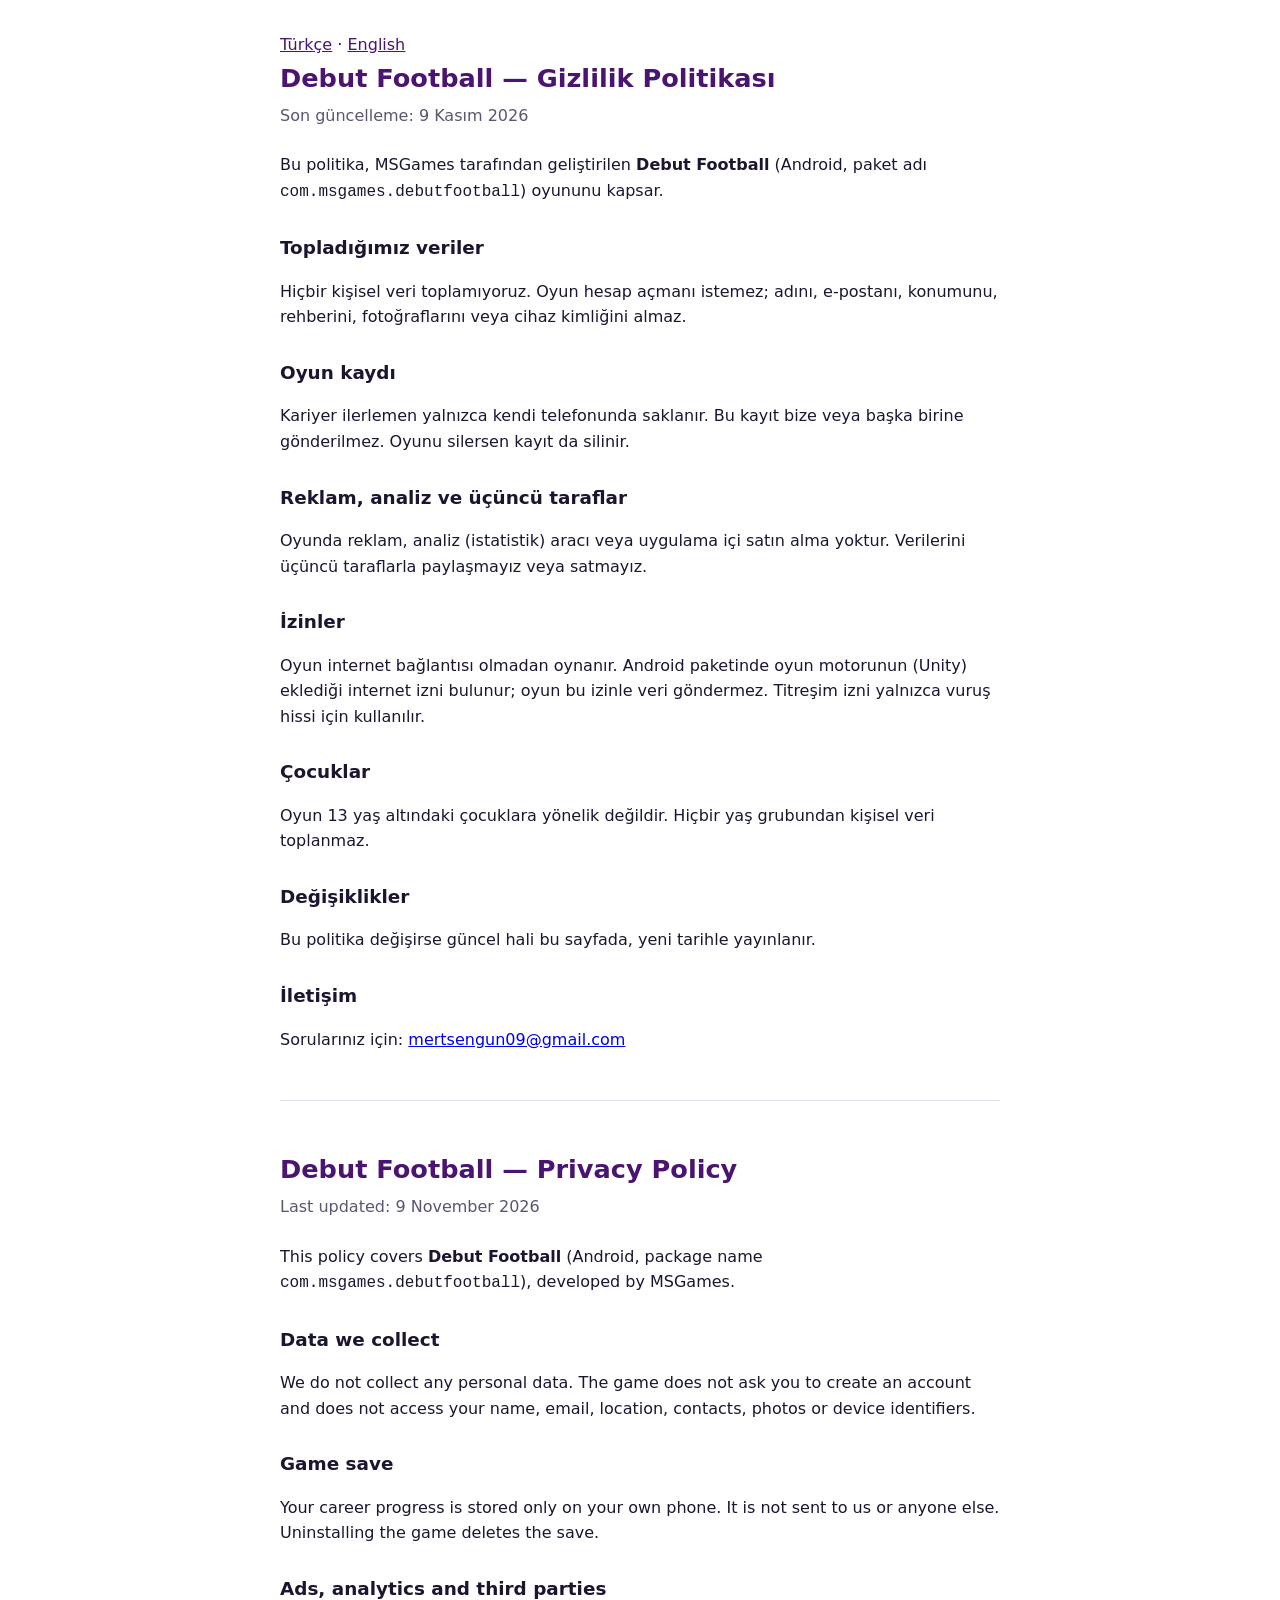
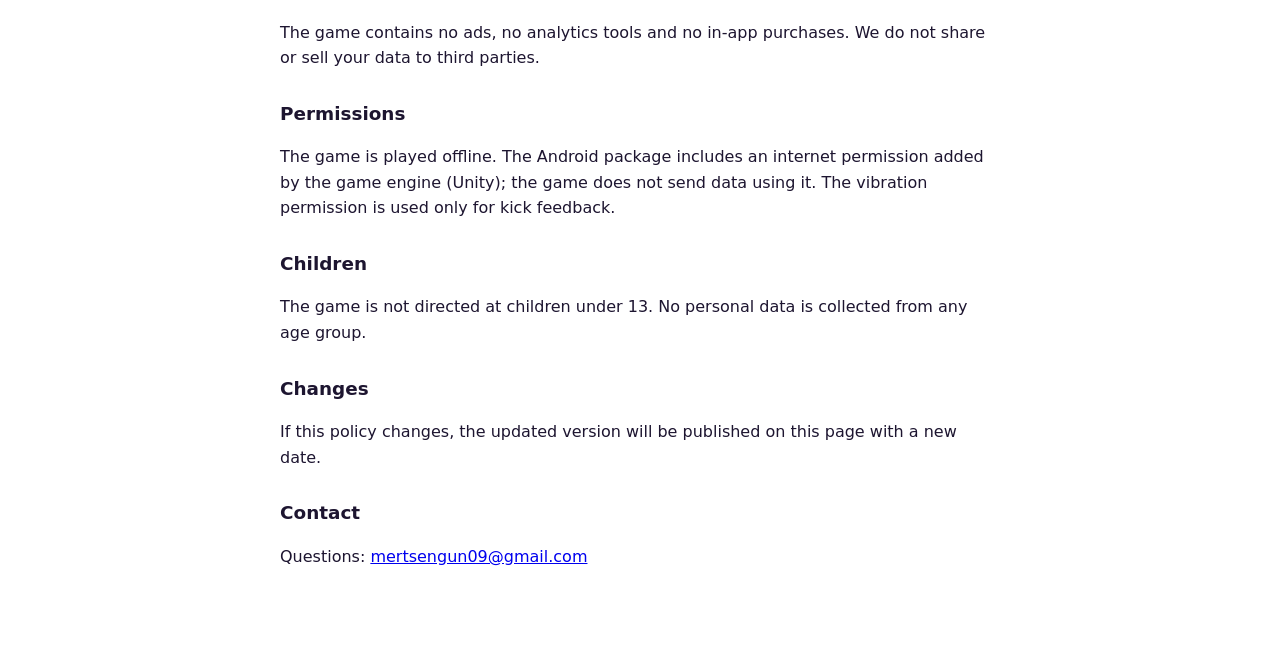
==== debut/gizlilik/index.html @ 23a2601d "Debut Football gizlilik politikası: /debut/gizlilik Co-Authored-By: Claude Opus 5.5 <noreply@anthrop" ====
<!doctype html>
<html lang="tr">
<head>
<meta charset="utf-8">
<meta name="viewport" content="width=device-width, initial-scale=1">
<title>Debut Football — Gizlilik Politikası / Privacy Policy</title>
<style>
  :root { --bg: #ffffff; --fg: #1d1530; --muted: #5d5470; --accent: #4a1470; --line: #e6e0ee; }
  @media (prefers-color-scheme: dark) { :root { --bg: #170d22; --fg: #f2edf7; --muted: #b5a9c4; --accent: #f5c542; --line: #34264a; } }
  body { margin: 0; background: var(--bg); color: var(--fg); font: 16px/1.6 system-ui, -apple-system, "Segoe UI", Roboto, sans-serif; }
  main { max-width: 720px; margin: 0 auto; padding: 32px 16px 64px; }
  h1 { font-size: 1.6rem; margin: 0 0 4px; color: var(--accent); }
  h2 { font-size: 1.15rem; margin: 28px 0 6px; }
  p, li { color: var(--fg); }
  .date { color: var(--muted); margin: 0 0 24px; }
  hr { border: 0; border-top: 1px solid var(--line); margin: 48px 0; }
  nav a { color: var(--accent); }
</style>
</head>
<body>
<main>
<nav><a href="#tr">Türkçe</a> · <a href="#en">English</a></nav>

<section id="tr" lang="tr">
<h1>Debut Football — Gizlilik Politikası</h1>
<p class="date">Son güncelleme: 9 Kasım 2026</p>

<p>Bu politika, MSGames tarafından geliştirilen <strong>Debut Football</strong> (Android, paket adı <code>com.msgames.debutfootball</code>) oyununu kapsar.</p>

<h2>Topladığımız veriler</h2>
<p>Hiçbir kişisel veri toplamıyoruz. Oyun hesap açmanı istemez; adını, e-postanı, konumunu, rehberini, fotoğraflarını veya cihaz kimliğini almaz.</p>

<h2>Oyun kaydı</h2>
<p>Kariyer ilerlemen yalnızca kendi telefonunda saklanır. Bu kayıt bize veya başka birine gönderilmez. Oyunu silersen kayıt da silinir.</p>

<h2>Reklam, analiz ve üçüncü taraflar</h2>
<p>Oyunda reklam, analiz (istatistik) aracı veya uygulama içi satın alma yoktur. Verilerini üçüncü taraflarla paylaşmayız veya satmayız.</p>

<h2>İzinler</h2>
<p>Oyun internet bağlantısı olmadan oynanır. Android paketinde oyun motorunun (Unity) eklediği internet izni bulunur; oyun bu izinle veri göndermez. Titreşim izni yalnızca vuruş hissi için kullanılır.</p>

<h2>Çocuklar</h2>
<p>Oyun 13 yaş altındaki çocuklara yönelik değildir. Hiçbir yaş grubundan kişisel veri toplanmaz.</p>

<h2>Değişiklikler</h2>
<p>Bu politika değişirse güncel hali bu sayfada, yeni tarihle yayınlanır.</p>

<h2>İletişim</h2>
<p>Sorularınız için: <a href="mailto:mertsengun09@gmail.com">mertsengun09@gmail.com</a></p>
</section>

<hr>

<section id="en" lang="en">
<h1>Debut Football — Privacy Policy</h1>
<p class="date">Last updated: 9 November 2026</p>

<p>This policy covers <strong>Debut Football</strong> (Android, package name <code>com.msgames.debutfootball</code>), developed by MSGames.</p>

<h2>Data we collect</h2>
<p>We do not collect any personal data. The game does not ask you to create an account and does not access your name, email, location, contacts, photos or device identifiers.</p>

<h2>Game save</h2>
<p>Your career progress is stored only on your own phone. It is not sent to us or anyone else. Uninstalling the game deletes the save.</p>

<h2>Ads, analytics and third parties</h2>
<p>The game contains no ads, no analytics tools and no in-app purchases. We do not share or sell your data to third parties.</p>

<h2>Permissions</h2>
<p>The game is played offline. The Android package includes an internet permission added by the game engine (Unity); the game does not send data using it. The vibration permission is used only for kick feedback.</p>

<h2>Children</h2>
<p>The game is not directed at children under 13. No personal data is collected from any age group.</p>

<h2>Changes</h2>
<p>If this policy changes, the updated version will be published on this page with a new date.</p>

<h2>Contact</h2>
<p>Questions: <a href="mailto:mertsengun09@gmail.com">mertsengun09@gmail.com</a></p>
</section>
</main>
</body>
</html>
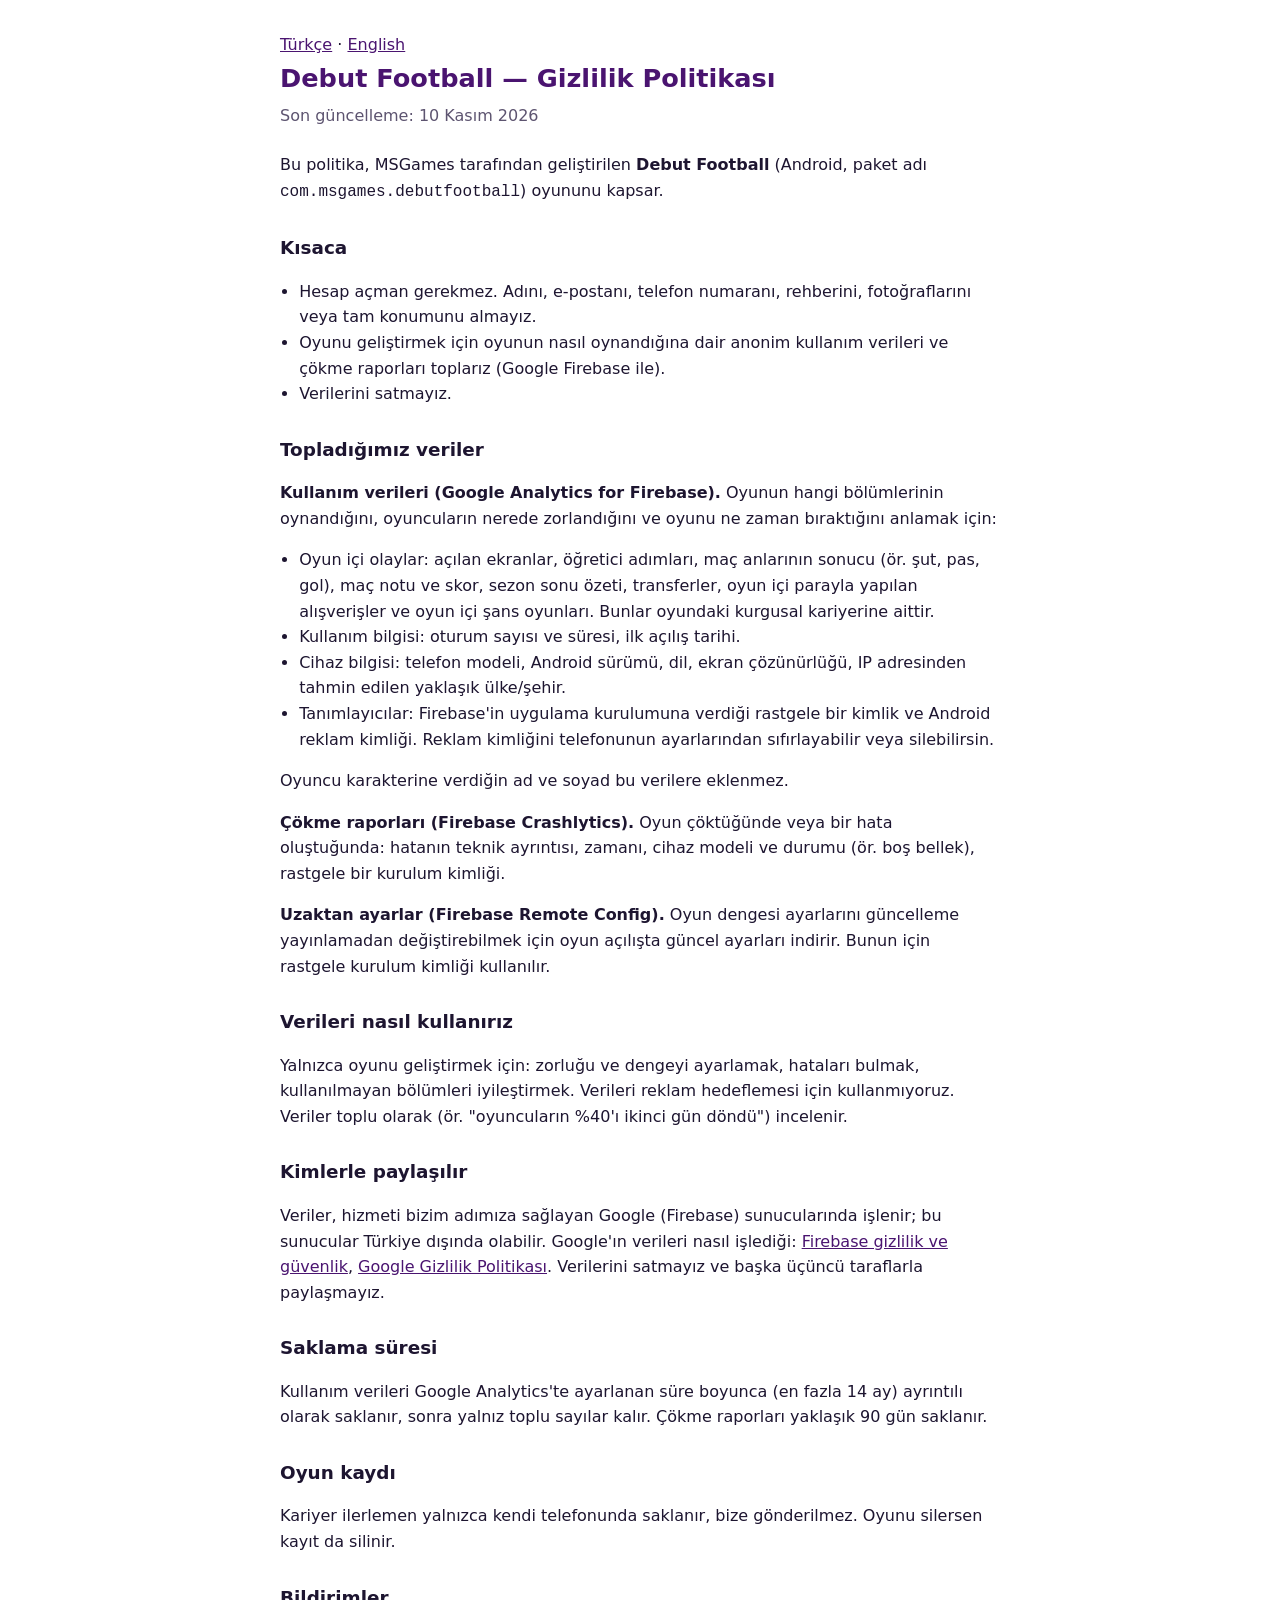
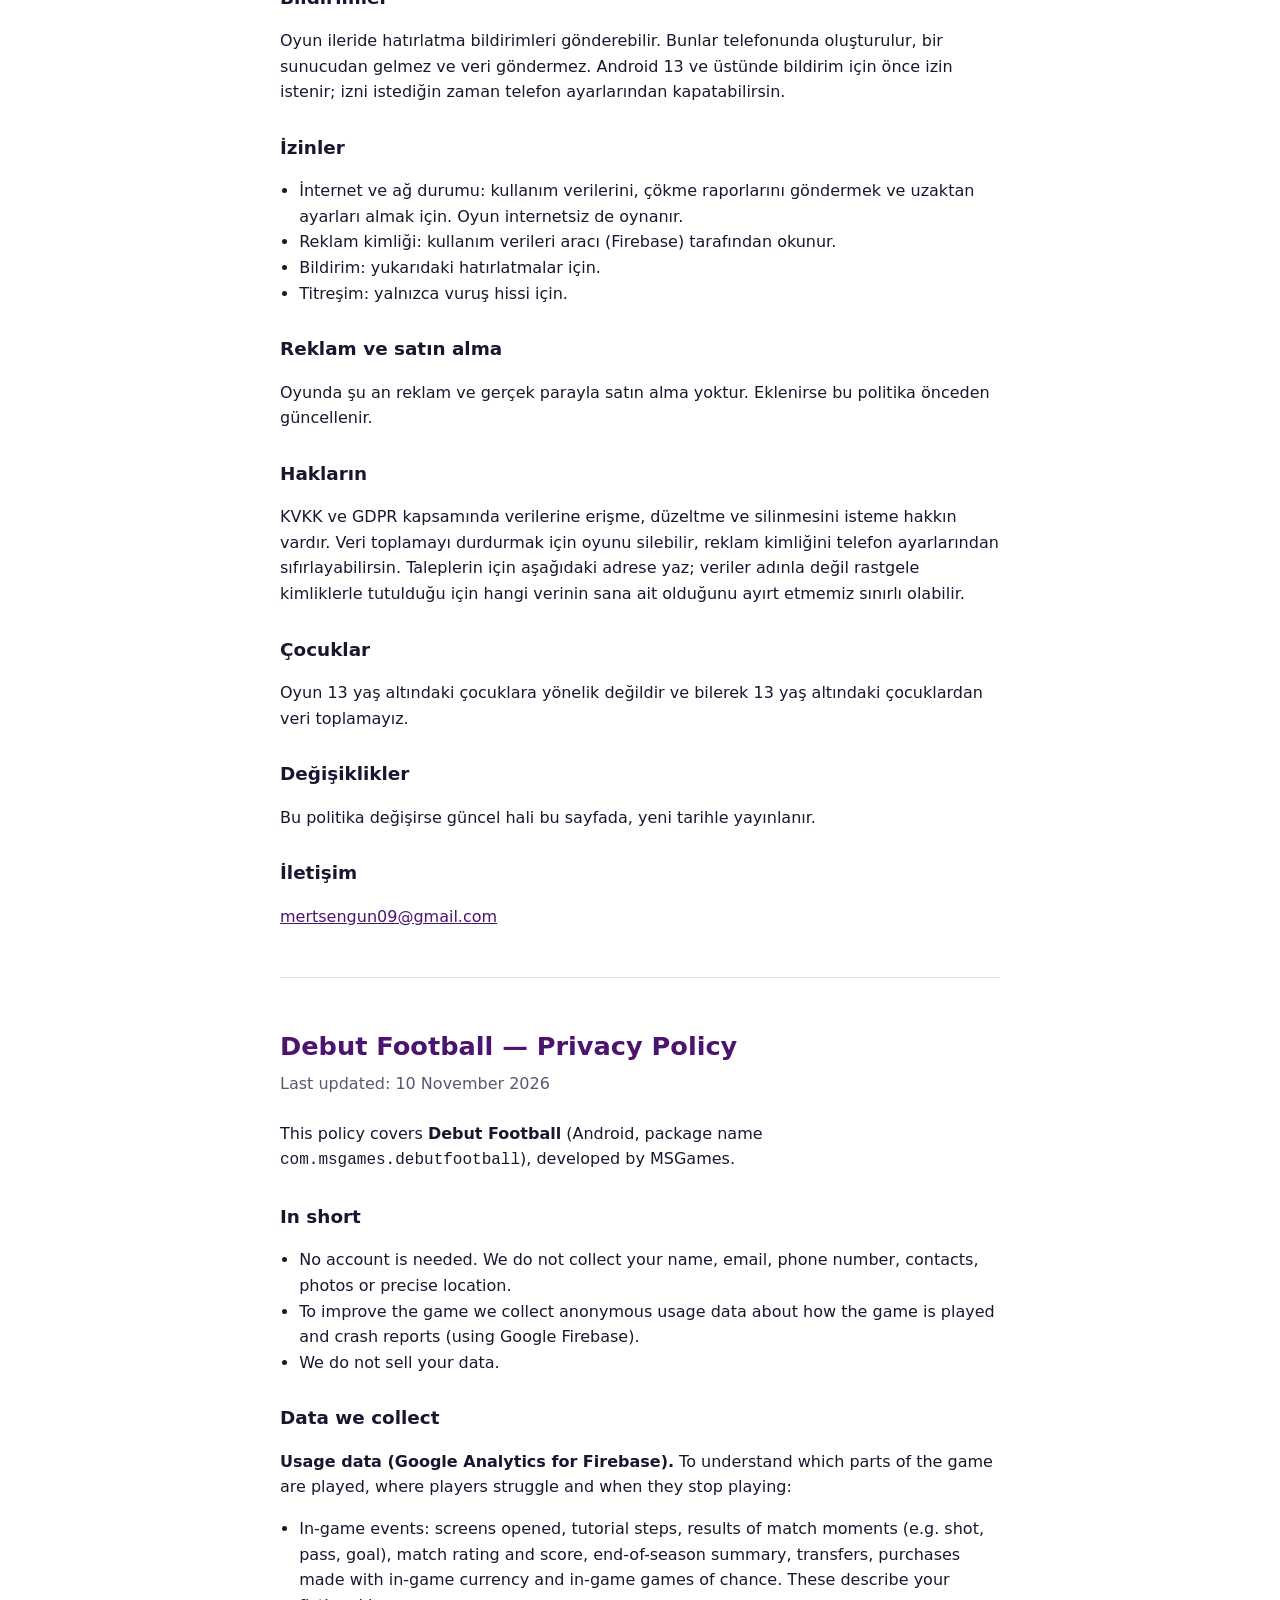
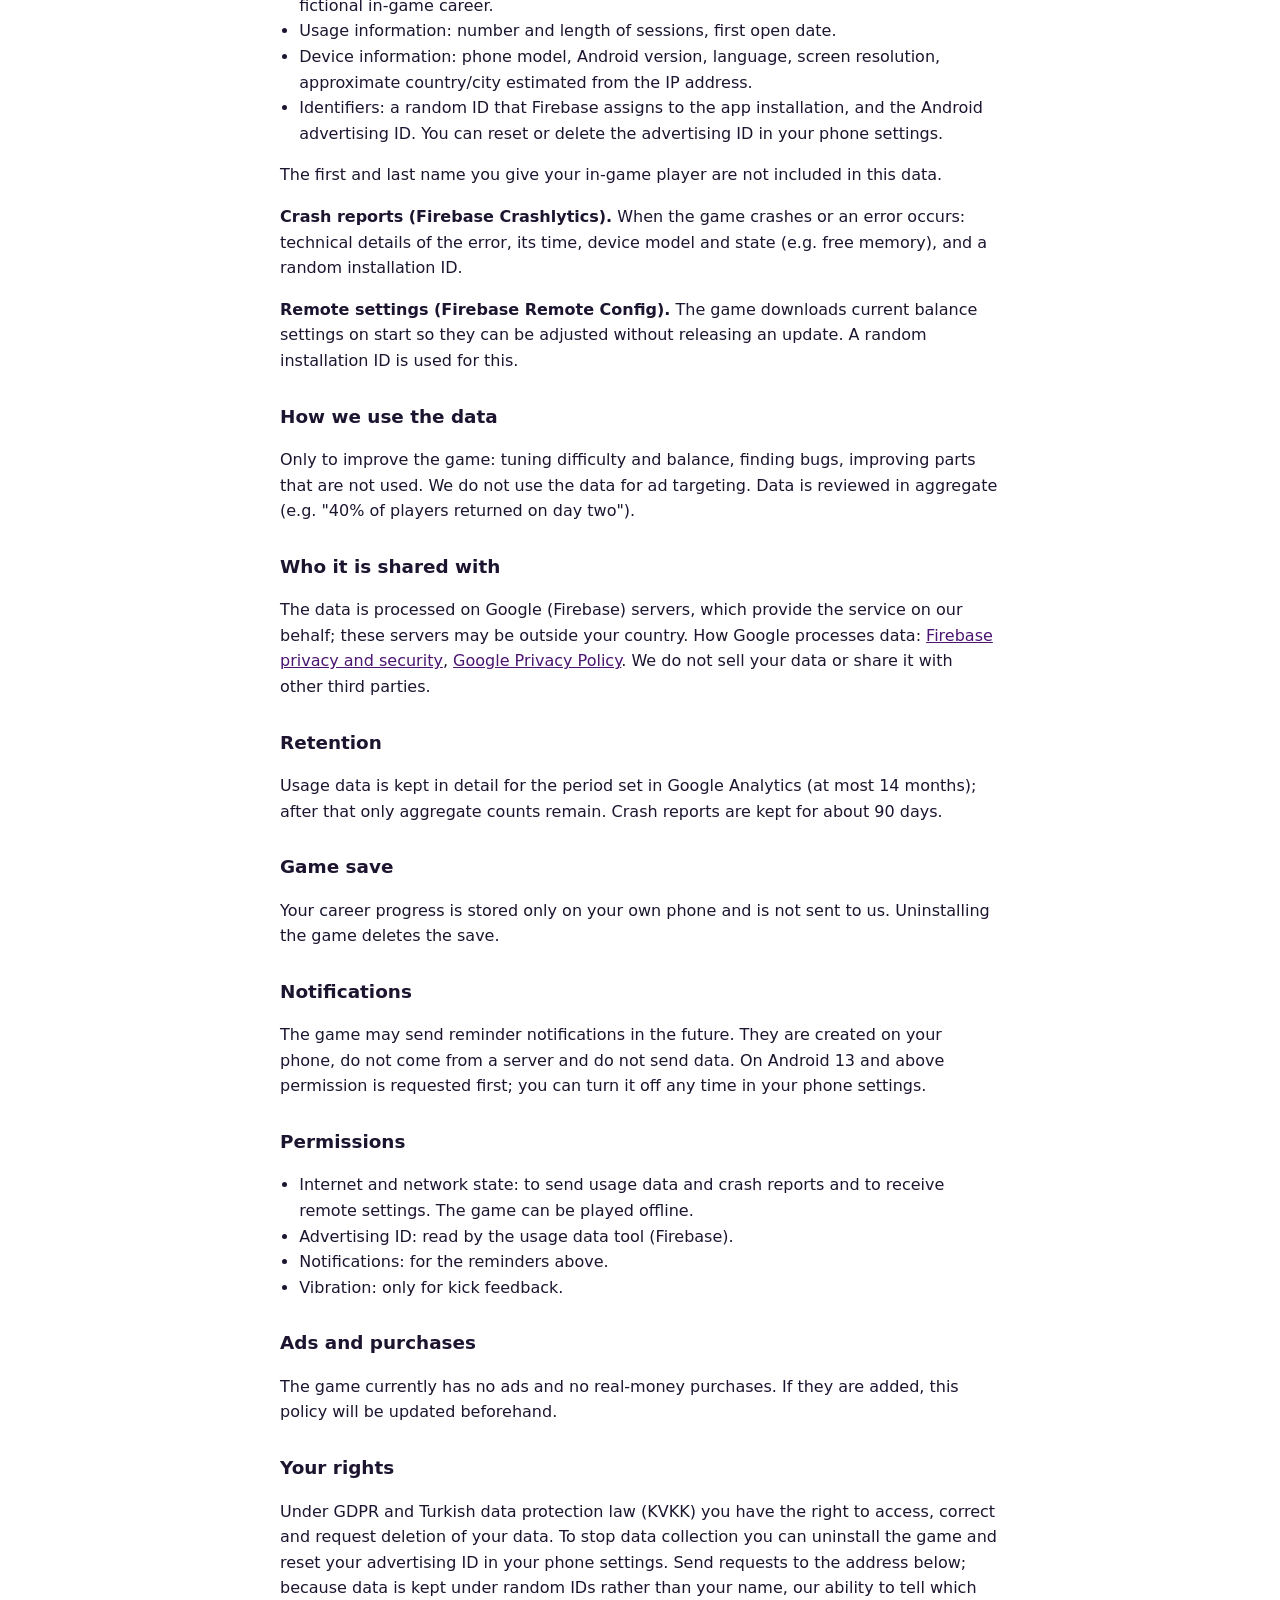
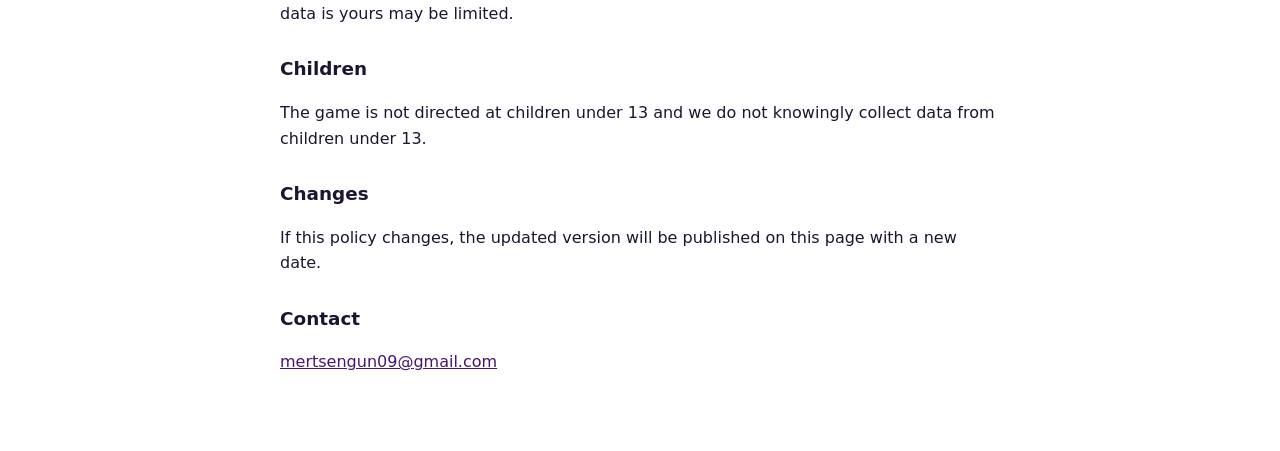
==== commit 392c02d9: "Debut Football gizlilik: Firebase Analytics, Crashlytics, Remote Config, bildirim Co-Authored-By: Cl" ====
--- a/debut/gizlilik/index.html
+++ b/debut/gizlilik/index.html
@@ -12,9 +12,10 @@
   h1 { font-size: 1.6rem; margin: 0 0 4px; color: var(--accent); }
   h2 { font-size: 1.15rem; margin: 28px 0 6px; }
   p, li { color: var(--fg); }
+  ul { padding-left: 1.2em; }
+  a { color: var(--accent); }
   .date { color: var(--muted); margin: 0 0 24px; }
   hr { border: 0; border-top: 1px solid var(--line); margin: 48px 0; }
-  nav a { color: var(--accent); }
 </style>
 </head>
 <body>
@@ -23,60 +24,132 @@
 
 <section id="tr" lang="tr">
 <h1>Debut Football — Gizlilik Politikası</h1>
-<p class="date">Son güncelleme: 9 Kasım 2026</p>
+<p class="date">Son güncelleme: 10 Kasım 2026</p>
 
 <p>Bu politika, MSGames tarafından geliştirilen <strong>Debut Football</strong> (Android, paket adı <code>com.msgames.debutfootball</code>) oyununu kapsar.</p>
 
+<h2>Kısaca</h2>
+<ul>
+  <li>Hesap açman gerekmez. Adını, e-postanı, telefon numaranı, rehberini, fotoğraflarını veya tam konumunu almayız.</li>
+  <li>Oyunu geliştirmek için oyunun nasıl oynandığına dair anonim kullanım verileri ve çökme raporları toplarız (Google Firebase ile).</li>
+  <li>Verilerini satmayız.</li>
+</ul>
+
 <h2>Topladığımız veriler</h2>
-<p>Hiçbir kişisel veri toplamıyoruz. Oyun hesap açmanı istemez; adını, e-postanı, konumunu, rehberini, fotoğraflarını veya cihaz kimliğini almaz.</p>
+<p><strong>Kullanım verileri (Google Analytics for Firebase).</strong> Oyunun hangi bölümlerinin oynandığını, oyuncuların nerede zorlandığını ve oyunu ne zaman bıraktığını anlamak için:</p>
+<ul>
+  <li>Oyun içi olaylar: açılan ekranlar, öğretici adımları, maç anlarının sonucu (ör. şut, pas, gol), maç notu ve skor, sezon sonu özeti, transferler, oyun içi parayla yapılan alışverişler ve oyun içi şans oyunları. Bunlar oyundaki kurgusal kariyerine aittir.</li>
+  <li>Kullanım bilgisi: oturum sayısı ve süresi, ilk açılış tarihi.</li>
+  <li>Cihaz bilgisi: telefon modeli, Android sürümü, dil, ekran çözünürlüğü, IP adresinden tahmin edilen yaklaşık ülke/şehir.</li>
+  <li>Tanımlayıcılar: Firebase'in uygulama kurulumuna verdiği rastgele bir kimlik ve Android reklam kimliği. Reklam kimliğini telefonunun ayarlarından sıfırlayabilir veya silebilirsin.</li>
+</ul>
+<p>Oyuncu karakterine verdiğin ad ve soyad bu verilere eklenmez.</p>
+<p><strong>Çökme raporları (Firebase Crashlytics).</strong> Oyun çöktüğünde veya bir hata oluştuğunda: hatanın teknik ayrıntısı, zamanı, cihaz modeli ve durumu (ör. boş bellek), rastgele bir kurulum kimliği.</p>
+<p><strong>Uzaktan ayarlar (Firebase Remote Config).</strong> Oyun dengesi ayarlarını güncelleme yayınlamadan değiştirebilmek için oyun açılışta güncel ayarları indirir. Bunun için rastgele kurulum kimliği kullanılır.</p>
+
+<h2>Verileri nasıl kullanırız</h2>
+<p>Yalnızca oyunu geliştirmek için: zorluğu ve dengeyi ayarlamak, hataları bulmak, kullanılmayan bölümleri iyileştirmek. Verileri reklam hedeflemesi için kullanmıyoruz. Veriler toplu olarak (ör. "oyuncuların %40'ı ikinci gün döndü") incelenir.</p>
+
+<h2>Kimlerle paylaşılır</h2>
+<p>Veriler, hizmeti bizim adımıza sağlayan Google (Firebase) sunucularında işlenir; bu sunucular Türkiye dışında olabilir. Google'ın verileri nasıl işlediği: <a href="https://firebase.google.com/support/privacy">Firebase gizlilik ve güvenlik</a>, <a href="https://policies.google.com/privacy">Google Gizlilik Politikası</a>. Verilerini satmayız ve başka üçüncü taraflarla paylaşmayız.</p>
+
+<h2>Saklama süresi</h2>
+<p>Kullanım verileri Google Analytics'te ayarlanan süre boyunca (en fazla 14 ay) ayrıntılı olarak saklanır, sonra yalnız toplu sayılar kalır. Çökme raporları yaklaşık 90 gün saklanır.</p>
 
 <h2>Oyun kaydı</h2>
-<p>Kariyer ilerlemen yalnızca kendi telefonunda saklanır. Bu kayıt bize veya başka birine gönderilmez. Oyunu silersen kayıt da silinir.</p>
+<p>Kariyer ilerlemen yalnızca kendi telefonunda saklanır, bize gönderilmez. Oyunu silersen kayıt da silinir.</p>
 
-<h2>Reklam, analiz ve üçüncü taraflar</h2>
-<p>Oyunda reklam, analiz (istatistik) aracı veya uygulama içi satın alma yoktur. Verilerini üçüncü taraflarla paylaşmayız veya satmayız.</p>
+<h2>Bildirimler</h2>
+<p>Oyun ileride hatırlatma bildirimleri gönderebilir. Bunlar telefonunda oluşturulur, bir sunucudan gelmez ve veri göndermez. Android 13 ve üstünde bildirim için önce izin istenir; izni istediğin zaman telefon ayarlarından kapatabilirsin.</p>
 
 <h2>İzinler</h2>
-<p>Oyun internet bağlantısı olmadan oynanır. Android paketinde oyun motorunun (Unity) eklediği internet izni bulunur; oyun bu izinle veri göndermez. Titreşim izni yalnızca vuruş hissi için kullanılır.</p>
+<ul>
+  <li>İnternet ve ağ durumu: kullanım verilerini, çökme raporlarını göndermek ve uzaktan ayarları almak için. Oyun internetsiz de oynanır.</li>
+  <li>Reklam kimliği: kullanım verileri aracı (Firebase) tarafından okunur.</li>
+  <li>Bildirim: yukarıdaki hatırlatmalar için.</li>
+  <li>Titreşim: yalnızca vuruş hissi için.</li>
+</ul>
+
+<h2>Reklam ve satın alma</h2>
+<p>Oyunda şu an reklam ve gerçek parayla satın alma yoktur. Eklenirse bu politika önceden güncellenir.</p>
+
+<h2>Hakların</h2>
+<p>KVKK ve GDPR kapsamında verilerine erişme, düzeltme ve silinmesini isteme hakkın vardır. Veri toplamayı durdurmak için oyunu silebilir, reklam kimliğini telefon ayarlarından sıfırlayabilirsin. Taleplerin için aşağıdaki adrese yaz; veriler adınla değil rastgele kimliklerle tutulduğu için hangi verinin sana ait olduğunu ayırt etmemiz sınırlı olabilir.</p>
 
 <h2>Çocuklar</h2>
-<p>Oyun 13 yaş altındaki çocuklara yönelik değildir. Hiçbir yaş grubundan kişisel veri toplanmaz.</p>
+<p>Oyun 13 yaş altındaki çocuklara yönelik değildir ve bilerek 13 yaş altındaki çocuklardan veri toplamayız.</p>
 
 <h2>Değişiklikler</h2>
 <p>Bu politika değişirse güncel hali bu sayfada, yeni tarihle yayınlanır.</p>
 
 <h2>İletişim</h2>
-<p>Sorularınız için: <a href="mailto:mertsengun09@gmail.com">mertsengun09@gmail.com</a></p>
+<p><a href="mailto:mertsengun09@gmail.com">mertsengun09@gmail.com</a></p>
 </section>
 
 <hr>
 
 <section id="en" lang="en">
 <h1>Debut Football — Privacy Policy</h1>
-<p class="date">Last updated: 9 November 2026</p>
+<p class="date">Last updated: 10 November 2026</p>
 
 <p>This policy covers <strong>Debut Football</strong> (Android, package name <code>com.msgames.debutfootball</code>), developed by MSGames.</p>
 
+<h2>In short</h2>
+<ul>
+  <li>No account is needed. We do not collect your name, email, phone number, contacts, photos or precise location.</li>
+  <li>To improve the game we collect anonymous usage data about how the game is played and crash reports (using Google Firebase).</li>
+  <li>We do not sell your data.</li>
+</ul>
+
 <h2>Data we collect</h2>
-<p>We do not collect any personal data. The game does not ask you to create an account and does not access your name, email, location, contacts, photos or device identifiers.</p>
+<p><strong>Usage data (Google Analytics for Firebase).</strong> To understand which parts of the game are played, where players struggle and when they stop playing:</p>
+<ul>
+  <li>In-game events: screens opened, tutorial steps, results of match moments (e.g. shot, pass, goal), match rating and score, end-of-season summary, transfers, purchases made with in-game currency and in-game games of chance. These describe your fictional in-game career.</li>
+  <li>Usage information: number and length of sessions, first open date.</li>
+  <li>Device information: phone model, Android version, language, screen resolution, approximate country/city estimated from the IP address.</li>
+  <li>Identifiers: a random ID that Firebase assigns to the app installation, and the Android advertising ID. You can reset or delete the advertising ID in your phone settings.</li>
+</ul>
+<p>The first and last name you give your in-game player are not included in this data.</p>
+<p><strong>Crash reports (Firebase Crashlytics).</strong> When the game crashes or an error occurs: technical details of the error, its time, device model and state (e.g. free memory), and a random installation ID.</p>
+<p><strong>Remote settings (Firebase Remote Config).</strong> The game downloads current balance settings on start so they can be adjusted without releasing an update. A random installation ID is used for this.</p>
+
+<h2>How we use the data</h2>
+<p>Only to improve the game: tuning difficulty and balance, finding bugs, improving parts that are not used. We do not use the data for ad targeting. Data is reviewed in aggregate (e.g. "40% of players returned on day two").</p>
+
+<h2>Who it is shared with</h2>
+<p>The data is processed on Google (Firebase) servers, which provide the service on our behalf; these servers may be outside your country. How Google processes data: <a href="https://firebase.google.com/support/privacy">Firebase privacy and security</a>, <a href="https://policies.google.com/privacy">Google Privacy Policy</a>. We do not sell your data or share it with other third parties.</p>
+
+<h2>Retention</h2>
+<p>Usage data is kept in detail for the period set in Google Analytics (at most 14 months); after that only aggregate counts remain. Crash reports are kept for about 90 days.</p>
 
 <h2>Game save</h2>
-<p>Your career progress is stored only on your own phone. It is not sent to us or anyone else. Uninstalling the game deletes the save.</p>
+<p>Your career progress is stored only on your own phone and is not sent to us. Uninstalling the game deletes the save.</p>
 
-<h2>Ads, analytics and third parties</h2>
-<p>The game contains no ads, no analytics tools and no in-app purchases. We do not share or sell your data to third parties.</p>
+<h2>Notifications</h2>
+<p>The game may send reminder notifications in the future. They are created on your phone, do not come from a server and do not send data. On Android 13 and above permission is requested first; you can turn it off any time in your phone settings.</p>
 
 <h2>Permissions</h2>
-<p>The game is played offline. The Android package includes an internet permission added by the game engine (Unity); the game does not send data using it. The vibration permission is used only for kick feedback.</p>
+<ul>
+  <li>Internet and network state: to send usage data and crash reports and to receive remote settings. The game can be played offline.</li>
+  <li>Advertising ID: read by the usage data tool (Firebase).</li>
+  <li>Notifications: for the reminders above.</li>
+  <li>Vibration: only for kick feedback.</li>
+</ul>
+
+<h2>Ads and purchases</h2>
+<p>The game currently has no ads and no real-money purchases. If they are added, this policy will be updated beforehand.</p>
+
+<h2>Your rights</h2>
+<p>Under GDPR and Turkish data protection law (KVKK) you have the right to access, correct and request deletion of your data. To stop data collection you can uninstall the game and reset your advertising ID in your phone settings. Send requests to the address below; because data is kept under random IDs rather than your name, our ability to tell which data is yours may be limited.</p>
 
 <h2>Children</h2>
-<p>The game is not directed at children under 13. No personal data is collected from any age group.</p>
+<p>The game is not directed at children under 13 and we do not knowingly collect data from children under 13.</p>
 
 <h2>Changes</h2>
 <p>If this policy changes, the updated version will be published on this page with a new date.</p>
 
 <h2>Contact</h2>
-<p>Questions: <a href="mailto:mertsengun09@gmail.com">mertsengun09@gmail.com</a></p>
+<p><a href="mailto:mertsengun09@gmail.com">mertsengun09@gmail.com</a></p>
 </section>
 </main>
 </body>
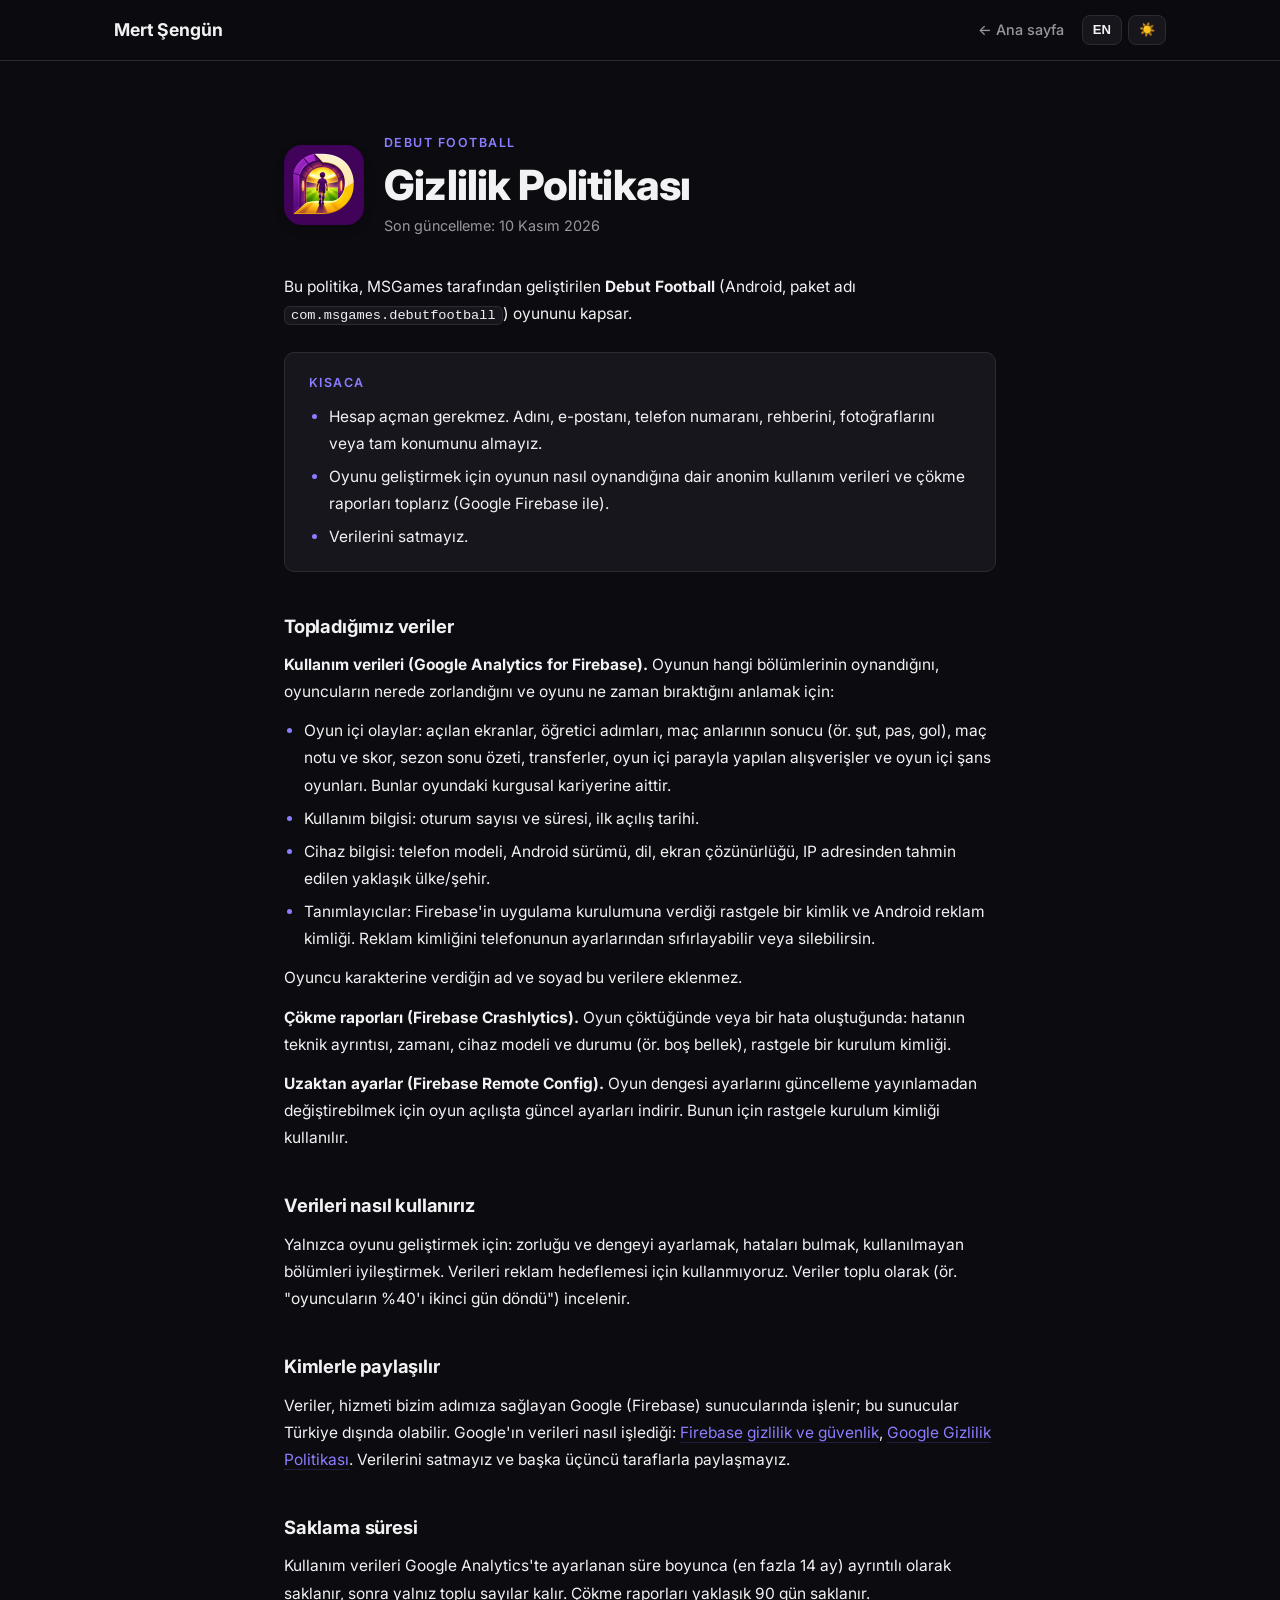
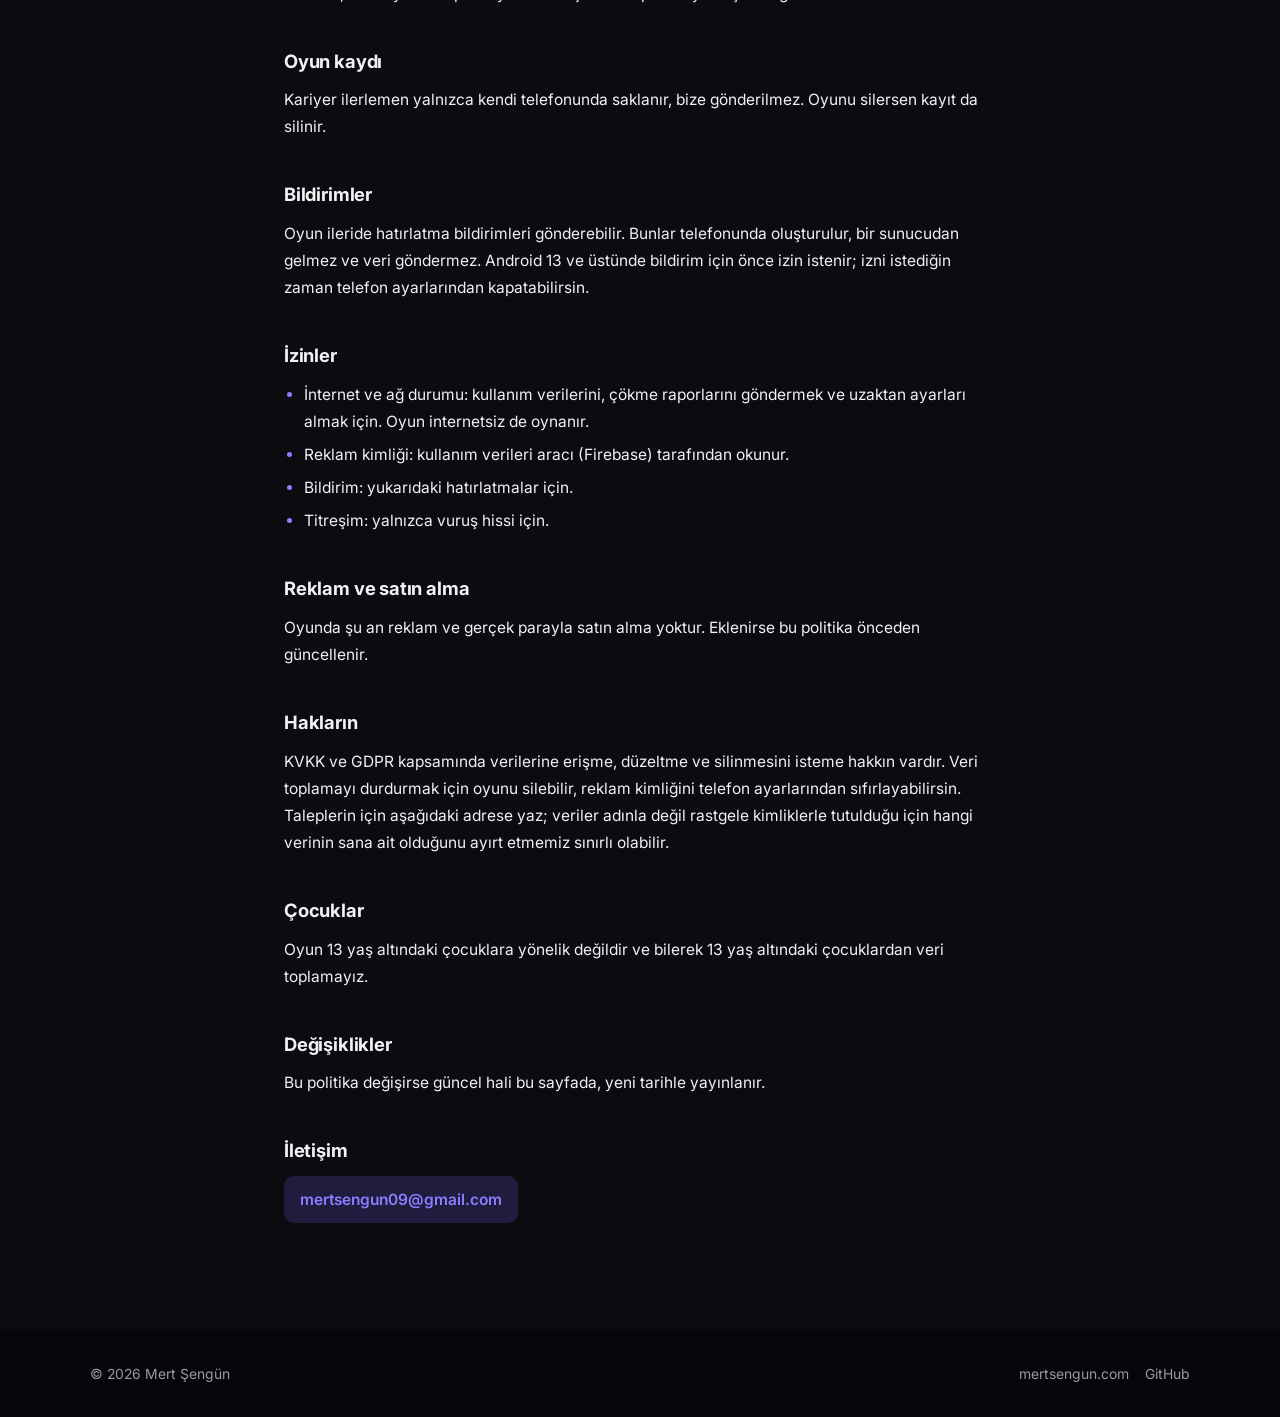
==== commit ecb0316d: "Debut Football gizlilik sayfası sitenin görünümüyle (style.css, menü, tema, dil düğmesi) Co-Authored" ====
--- a/debut/gizlilik/index.html
+++ b/debut/gizlilik/index.html
@@ -1,156 +1,252 @@
-<!doctype html>
-<html lang="tr">
+<!DOCTYPE html>
+<html lang="tr" class="dark">
 <head>
-<meta charset="utf-8">
-<meta name="viewport" content="width=device-width, initial-scale=1">
-<title>Debut Football — Gizlilik Politikası / Privacy Policy</title>
-<style>
-  :root { --bg: #ffffff; --fg: #1d1530; --muted: #5d5470; --accent: #4a1470; --line: #e6e0ee; }
-  @media (prefers-color-scheme: dark) { :root { --bg: #170d22; --fg: #f2edf7; --muted: #b5a9c4; --accent: #f5c542; --line: #34264a; } }
-  body { margin: 0; background: var(--bg); color: var(--fg); font: 16px/1.6 system-ui, -apple-system, "Segoe UI", Roboto, sans-serif; }
-  main { max-width: 720px; margin: 0 auto; padding: 32px 16px 64px; }
-  h1 { font-size: 1.6rem; margin: 0 0 4px; color: var(--accent); }
-  h2 { font-size: 1.15rem; margin: 28px 0 6px; }
-  p, li { color: var(--fg); }
-  ul { padding-left: 1.2em; }
-  a { color: var(--accent); }
-  .date { color: var(--muted); margin: 0 0 24px; }
-  hr { border: 0; border-top: 1px solid var(--line); margin: 48px 0; }
-</style>
+  <meta charset="UTF-8" />
+  <meta name="viewport" content="width=device-width, initial-scale=1.0" />
+  <title>Debut Football — Gizlilik Politikası / Privacy Policy</title>
+  <meta name="description" content="Debut Football (Android) gizlilik politikası: hangi verilerin toplandığı, nasıl kullanıldığı ve hakların." />
+  <link rel="icon" type="image/png" href="icon.png" />
+  <!-- Sitenin ortak görünümü (renkler, Inter, menü, alt bilgi): mertsengun.com/style.css -->
+  <link rel="stylesheet" href="/style.css?v=20260924" />
+  <script>
+    // Sitedeki tema ve dil tercihi (aynı localStorage anahtarları: theme, lang)
+    (function () {
+      try {
+        if (localStorage.getItem('theme') === 'light') document.documentElement.classList.remove('dark');
+        var lang = localStorage.getItem('lang');
+        if (lang === 'en' || lang === 'tr') document.documentElement.lang = lang;
+      } catch (e) {}
+      document.documentElement.classList.add('js');
+    })();
+  </script>
+  <style>
+    .policy { max-width: 760px; margin: 0 auto; padding: 72px 24px 96px; scroll-margin-top: 60px; }
+    .policy-head { display: flex; align-items: center; gap: 20px; margin-bottom: 36px; }
+    .policy-head img { width: 80px; height: 80px; border-radius: 18px; box-shadow: var(--shadow); flex: none; }
+    .policy-head .section-title { font-size: clamp(1.9rem, 4vw, 2.6rem); margin-bottom: 6px; }
+    .policy-date { color: var(--muted); font-size: .9rem; }
+    .policy h2 { font-size: 1.15rem; font-weight: 700; letter-spacing: -.01em; margin: 40px 0 10px; color: var(--text); }
+    .policy p, .policy li { font-size: .97rem; line-height: 1.75; color: var(--text); }
+    .policy p { margin: 0 0 12px; }
+    .policy ul { margin: 0 0 12px; padding-left: 1.25em; }
+    .policy li { margin-bottom: 6px; }
+    .policy li::marker { color: var(--accent); }
+    .policy a { color: var(--accent); text-decoration: none; border-bottom: 1px solid var(--accent-tint); }
+    .policy a:hover { color: var(--accent-hover); border-bottom-color: var(--accent); }
+    .policy code { font-size: .88em; background: var(--surface); border: 1px solid var(--border); border-radius: 6px; padding: 1px 6px; }
+    .policy-lead { color: var(--muted); }
+    .summary { background: var(--surface); border: 1px solid var(--border); border-radius: var(--radius); padding: 20px 24px 8px; margin: 24px 0 8px; }
+    .summary h2 { margin-top: 0; font-size: .78rem; font-weight: 600; letter-spacing: .12em; text-transform: uppercase; color: var(--accent); }
+    .contact-box { display: inline-block; margin-top: 4px; padding: 10px 16px; border-radius: var(--radius); background: var(--accent-tint); }
+    .contact-box a { border-bottom: 0; font-weight: 600; }
+    .nav-back { color: var(--muted); text-decoration: none; font-size: .9rem; font-weight: 500; padding: 6px 12px; border-radius: 8px; transition: color .2s, background .2s; }
+    .nav-back:hover { color: var(--accent); background: var(--accent-tint); }
+    /* JS açıkken yalnız seçili dil görünür; JS yoksa iki dil alt alta (arama motoru / inceleme için) */
+    html.js[lang="tr"] #en, html.js[lang="en"] #tr { display: none; }
+    html:not(.js) #en { border-top: 1px solid var(--border); }
+    @media (max-width: 560px) {
+      .policy { padding: 48px 16px 72px; }
+      .policy-head { gap: 14px; }
+      .policy-head img { width: 60px; height: 60px; border-radius: 14px; }
+      .nav-back { display: none; }
+    }
+  </style>
 </head>
 <body>
+
+<nav>
+  <div class="nav-inner">
+    <a class="nav-logo" href="/">Mert Şengün</a>
+    <div class="nav-controls">
+      <a class="nav-back" href="/" id="backLink">← Ana sayfa</a>
+      <button id="langToggle" class="nav-ctrl-btn" type="button">EN</button>
+      <button id="themeToggle" class="nav-ctrl-btn" type="button" aria-label="Tema">☀️</button>
+    </div>
+  </div>
+</nav>
+
 <main>
-<nav><a href="#tr">Türkçe</a> · <a href="#en">English</a></nav>
-
-<section id="tr" lang="tr">
-<h1>Debut Football — Gizlilik Politikası</h1>
-<p class="date">Son güncelleme: 10 Kasım 2026</p>
-
-<p>Bu politika, MSGames tarafından geliştirilen <strong>Debut Football</strong> (Android, paket adı <code>com.msgames.debutfootball</code>) oyununu kapsar.</p>
-
-<h2>Kısaca</h2>
-<ul>
-  <li>Hesap açman gerekmez. Adını, e-postanı, telefon numaranı, rehberini, fotoğraflarını veya tam konumunu almayız.</li>
-  <li>Oyunu geliştirmek için oyunun nasıl oynandığına dair anonim kullanım verileri ve çökme raporları toplarız (Google Firebase ile).</li>
-  <li>Verilerini satmayız.</li>
-</ul>
-
-<h2>Topladığımız veriler</h2>
-<p><strong>Kullanım verileri (Google Analytics for Firebase).</strong> Oyunun hangi bölümlerinin oynandığını, oyuncuların nerede zorlandığını ve oyunu ne zaman bıraktığını anlamak için:</p>
-<ul>
-  <li>Oyun içi olaylar: açılan ekranlar, öğretici adımları, maç anlarının sonucu (ör. şut, pas, gol), maç notu ve skor, sezon sonu özeti, transferler, oyun içi parayla yapılan alışverişler ve oyun içi şans oyunları. Bunlar oyundaki kurgusal kariyerine aittir.</li>
-  <li>Kullanım bilgisi: oturum sayısı ve süresi, ilk açılış tarihi.</li>
-  <li>Cihaz bilgisi: telefon modeli, Android sürümü, dil, ekran çözünürlüğü, IP adresinden tahmin edilen yaklaşık ülke/şehir.</li>
-  <li>Tanımlayıcılar: Firebase'in uygulama kurulumuna verdiği rastgele bir kimlik ve Android reklam kimliği. Reklam kimliğini telefonunun ayarlarından sıfırlayabilir veya silebilirsin.</li>
-</ul>
-<p>Oyuncu karakterine verdiğin ad ve soyad bu verilere eklenmez.</p>
-<p><strong>Çökme raporları (Firebase Crashlytics).</strong> Oyun çöktüğünde veya bir hata oluştuğunda: hatanın teknik ayrıntısı, zamanı, cihaz modeli ve durumu (ör. boş bellek), rastgele bir kurulum kimliği.</p>
-<p><strong>Uzaktan ayarlar (Firebase Remote Config).</strong> Oyun dengesi ayarlarını güncelleme yayınlamadan değiştirebilmek için oyun açılışta güncel ayarları indirir. Bunun için rastgele kurulum kimliği kullanılır.</p>
-
-<h2>Verileri nasıl kullanırız</h2>
-<p>Yalnızca oyunu geliştirmek için: zorluğu ve dengeyi ayarlamak, hataları bulmak, kullanılmayan bölümleri iyileştirmek. Verileri reklam hedeflemesi için kullanmıyoruz. Veriler toplu olarak (ör. "oyuncuların %40'ı ikinci gün döndü") incelenir.</p>
-
-<h2>Kimlerle paylaşılır</h2>
-<p>Veriler, hizmeti bizim adımıza sağlayan Google (Firebase) sunucularında işlenir; bu sunucular Türkiye dışında olabilir. Google'ın verileri nasıl işlediği: <a href="https://firebase.google.com/support/privacy">Firebase gizlilik ve güvenlik</a>, <a href="https://policies.google.com/privacy">Google Gizlilik Politikası</a>. Verilerini satmayız ve başka üçüncü taraflarla paylaşmayız.</p>
-
-<h2>Saklama süresi</h2>
-<p>Kullanım verileri Google Analytics'te ayarlanan süre boyunca (en fazla 14 ay) ayrıntılı olarak saklanır, sonra yalnız toplu sayılar kalır. Çökme raporları yaklaşık 90 gün saklanır.</p>
-
-<h2>Oyun kaydı</h2>
-<p>Kariyer ilerlemen yalnızca kendi telefonunda saklanır, bize gönderilmez. Oyunu silersen kayıt da silinir.</p>
-
-<h2>Bildirimler</h2>
-<p>Oyun ileride hatırlatma bildirimleri gönderebilir. Bunlar telefonunda oluşturulur, bir sunucudan gelmez ve veri göndermez. Android 13 ve üstünde bildirim için önce izin istenir; izni istediğin zaman telefon ayarlarından kapatabilirsin.</p>
-
-<h2>İzinler</h2>
-<ul>
-  <li>İnternet ve ağ durumu: kullanım verilerini, çökme raporlarını göndermek ve uzaktan ayarları almak için. Oyun internetsiz de oynanır.</li>
-  <li>Reklam kimliği: kullanım verileri aracı (Firebase) tarafından okunur.</li>
-  <li>Bildirim: yukarıdaki hatırlatmalar için.</li>
-  <li>Titreşim: yalnızca vuruş hissi için.</li>
-</ul>
-
-<h2>Reklam ve satın alma</h2>
-<p>Oyunda şu an reklam ve gerçek parayla satın alma yoktur. Eklenirse bu politika önceden güncellenir.</p>
-
-<h2>Hakların</h2>
-<p>KVKK ve GDPR kapsamında verilerine erişme, düzeltme ve silinmesini isteme hakkın vardır. Veri toplamayı durdurmak için oyunu silebilir, reklam kimliğini telefon ayarlarından sıfırlayabilirsin. Taleplerin için aşağıdaki adrese yaz; veriler adınla değil rastgele kimliklerle tutulduğu için hangi verinin sana ait olduğunu ayırt etmemiz sınırlı olabilir.</p>
-
-<h2>Çocuklar</h2>
-<p>Oyun 13 yaş altındaki çocuklara yönelik değildir ve bilerek 13 yaş altındaki çocuklardan veri toplamayız.</p>
-
-<h2>Değişiklikler</h2>
-<p>Bu politika değişirse güncel hali bu sayfada, yeni tarihle yayınlanır.</p>
-
-<h2>İletişim</h2>
-<p><a href="mailto:mertsengun09@gmail.com">mertsengun09@gmail.com</a></p>
-</section>
-
-<hr>
-
-<section id="en" lang="en">
-<h1>Debut Football — Privacy Policy</h1>
-<p class="date">Last updated: 10 November 2026</p>
-
-<p>This policy covers <strong>Debut Football</strong> (Android, package name <code>com.msgames.debutfootball</code>), developed by MSGames.</p>
-
-<h2>In short</h2>
-<ul>
-  <li>No account is needed. We do not collect your name, email, phone number, contacts, photos or precise location.</li>
-  <li>To improve the game we collect anonymous usage data about how the game is played and crash reports (using Google Firebase).</li>
-  <li>We do not sell your data.</li>
-</ul>
-
-<h2>Data we collect</h2>
-<p><strong>Usage data (Google Analytics for Firebase).</strong> To understand which parts of the game are played, where players struggle and when they stop playing:</p>
-<ul>
-  <li>In-game events: screens opened, tutorial steps, results of match moments (e.g. shot, pass, goal), match rating and score, end-of-season summary, transfers, purchases made with in-game currency and in-game games of chance. These describe your fictional in-game career.</li>
-  <li>Usage information: number and length of sessions, first open date.</li>
-  <li>Device information: phone model, Android version, language, screen resolution, approximate country/city estimated from the IP address.</li>
-  <li>Identifiers: a random ID that Firebase assigns to the app installation, and the Android advertising ID. You can reset or delete the advertising ID in your phone settings.</li>
-</ul>
-<p>The first and last name you give your in-game player are not included in this data.</p>
-<p><strong>Crash reports (Firebase Crashlytics).</strong> When the game crashes or an error occurs: technical details of the error, its time, device model and state (e.g. free memory), and a random installation ID.</p>
-<p><strong>Remote settings (Firebase Remote Config).</strong> The game downloads current balance settings on start so they can be adjusted without releasing an update. A random installation ID is used for this.</p>
-
-<h2>How we use the data</h2>
-<p>Only to improve the game: tuning difficulty and balance, finding bugs, improving parts that are not used. We do not use the data for ad targeting. Data is reviewed in aggregate (e.g. "40% of players returned on day two").</p>
-
-<h2>Who it is shared with</h2>
-<p>The data is processed on Google (Firebase) servers, which provide the service on our behalf; these servers may be outside your country. How Google processes data: <a href="https://firebase.google.com/support/privacy">Firebase privacy and security</a>, <a href="https://policies.google.com/privacy">Google Privacy Policy</a>. We do not sell your data or share it with other third parties.</p>
-
-<h2>Retention</h2>
-<p>Usage data is kept in detail for the period set in Google Analytics (at most 14 months); after that only aggregate counts remain. Crash reports are kept for about 90 days.</p>
-
-<h2>Game save</h2>
-<p>Your career progress is stored only on your own phone and is not sent to us. Uninstalling the game deletes the save.</p>
-
-<h2>Notifications</h2>
-<p>The game may send reminder notifications in the future. They are created on your phone, do not come from a server and do not send data. On Android 13 and above permission is requested first; you can turn it off any time in your phone settings.</p>
-
-<h2>Permissions</h2>
-<ul>
-  <li>Internet and network state: to send usage data and crash reports and to receive remote settings. The game can be played offline.</li>
-  <li>Advertising ID: read by the usage data tool (Firebase).</li>
-  <li>Notifications: for the reminders above.</li>
-  <li>Vibration: only for kick feedback.</li>
-</ul>
-
-<h2>Ads and purchases</h2>
-<p>The game currently has no ads and no real-money purchases. If they are added, this policy will be updated beforehand.</p>
-
-<h2>Your rights</h2>
-<p>Under GDPR and Turkish data protection law (KVKK) you have the right to access, correct and request deletion of your data. To stop data collection you can uninstall the game and reset your advertising ID in your phone settings. Send requests to the address below; because data is kept under random IDs rather than your name, our ability to tell which data is yours may be limited.</p>
-
-<h2>Children</h2>
-<p>The game is not directed at children under 13 and we do not knowingly collect data from children under 13.</p>
-
-<h2>Changes</h2>
-<p>If this policy changes, the updated version will be published on this page with a new date.</p>
-
-<h2>Contact</h2>
-<p><a href="mailto:mertsengun09@gmail.com">mertsengun09@gmail.com</a></p>
-</section>
+<article id="tr" lang="tr" class="policy">
+  <header class="policy-head">
+    <img src="icon.png" alt="Debut Football simgesi" />
+    <div>
+      <div class="section-label">Debut Football</div>
+      <h1 class="section-title">Gizlilik Politikası</h1>
+      <div class="policy-date">Son güncelleme: 10 Kasım 2026</div>
+    </div>
+  </header>
+
+  <p class="policy-lead">Bu politika, MSGames tarafından geliştirilen <strong>Debut Football</strong> (Android, paket adı <code>com.msgames.debutfootball</code>) oyununu kapsar.</p>
+
+  <section class="summary">
+    <h2>Kısaca</h2>
+    <ul>
+      <li>Hesap açman gerekmez. Adını, e-postanı, telefon numaranı, rehberini, fotoğraflarını veya tam konumunu almayız.</li>
+      <li>Oyunu geliştirmek için oyunun nasıl oynandığına dair anonim kullanım verileri ve çökme raporları toplarız (Google Firebase ile).</li>
+      <li>Verilerini satmayız.</li>
+    </ul>
+  </section>
+
+  <h2>Topladığımız veriler</h2>
+  <p><strong>Kullanım verileri (Google Analytics for Firebase).</strong> Oyunun hangi bölümlerinin oynandığını, oyuncuların nerede zorlandığını ve oyunu ne zaman bıraktığını anlamak için:</p>
+  <ul>
+    <li>Oyun içi olaylar: açılan ekranlar, öğretici adımları, maç anlarının sonucu (ör. şut, pas, gol), maç notu ve skor, sezon sonu özeti, transferler, oyun içi parayla yapılan alışverişler ve oyun içi şans oyunları. Bunlar oyundaki kurgusal kariyerine aittir.</li>
+    <li>Kullanım bilgisi: oturum sayısı ve süresi, ilk açılış tarihi.</li>
+    <li>Cihaz bilgisi: telefon modeli, Android sürümü, dil, ekran çözünürlüğü, IP adresinden tahmin edilen yaklaşık ülke/şehir.</li>
+    <li>Tanımlayıcılar: Firebase'in uygulama kurulumuna verdiği rastgele bir kimlik ve Android reklam kimliği. Reklam kimliğini telefonunun ayarlarından sıfırlayabilir veya silebilirsin.</li>
+  </ul>
+  <p>Oyuncu karakterine verdiğin ad ve soyad bu verilere eklenmez.</p>
+  <p><strong>Çökme raporları (Firebase Crashlytics).</strong> Oyun çöktüğünde veya bir hata oluştuğunda: hatanın teknik ayrıntısı, zamanı, cihaz modeli ve durumu (ör. boş bellek), rastgele bir kurulum kimliği.</p>
+  <p><strong>Uzaktan ayarlar (Firebase Remote Config).</strong> Oyun dengesi ayarlarını güncelleme yayınlamadan değiştirebilmek için oyun açılışta güncel ayarları indirir. Bunun için rastgele kurulum kimliği kullanılır.</p>
+
+  <h2>Verileri nasıl kullanırız</h2>
+  <p>Yalnızca oyunu geliştirmek için: zorluğu ve dengeyi ayarlamak, hataları bulmak, kullanılmayan bölümleri iyileştirmek. Verileri reklam hedeflemesi için kullanmıyoruz. Veriler toplu olarak (ör. "oyuncuların %40'ı ikinci gün döndü") incelenir.</p>
+
+  <h2>Kimlerle paylaşılır</h2>
+  <p>Veriler, hizmeti bizim adımıza sağlayan Google (Firebase) sunucularında işlenir; bu sunucular Türkiye dışında olabilir. Google'ın verileri nasıl işlediği: <a href="https://firebase.google.com/support/privacy">Firebase gizlilik ve güvenlik</a>, <a href="https://policies.google.com/privacy">Google Gizlilik Politikası</a>. Verilerini satmayız ve başka üçüncü taraflarla paylaşmayız.</p>
+
+  <h2>Saklama süresi</h2>
+  <p>Kullanım verileri Google Analytics'te ayarlanan süre boyunca (en fazla 14 ay) ayrıntılı olarak saklanır, sonra yalnız toplu sayılar kalır. Çökme raporları yaklaşık 90 gün saklanır.</p>
+
+  <h2>Oyun kaydı</h2>
+  <p>Kariyer ilerlemen yalnızca kendi telefonunda saklanır, bize gönderilmez. Oyunu silersen kayıt da silinir.</p>
+
+  <h2>Bildirimler</h2>
+  <p>Oyun ileride hatırlatma bildirimleri gönderebilir. Bunlar telefonunda oluşturulur, bir sunucudan gelmez ve veri göndermez. Android 13 ve üstünde bildirim için önce izin istenir; izni istediğin zaman telefon ayarlarından kapatabilirsin.</p>
+
+  <h2>İzinler</h2>
+  <ul>
+    <li>İnternet ve ağ durumu: kullanım verilerini, çökme raporlarını göndermek ve uzaktan ayarları almak için. Oyun internetsiz de oynanır.</li>
+    <li>Reklam kimliği: kullanım verileri aracı (Firebase) tarafından okunur.</li>
+    <li>Bildirim: yukarıdaki hatırlatmalar için.</li>
+    <li>Titreşim: yalnızca vuruş hissi için.</li>
+  </ul>
+
+  <h2>Reklam ve satın alma</h2>
+  <p>Oyunda şu an reklam ve gerçek parayla satın alma yoktur. Eklenirse bu politika önceden güncellenir.</p>
+
+  <h2>Hakların</h2>
+  <p>KVKK ve GDPR kapsamında verilerine erişme, düzeltme ve silinmesini isteme hakkın vardır. Veri toplamayı durdurmak için oyunu silebilir, reklam kimliğini telefon ayarlarından sıfırlayabilirsin. Taleplerin için aşağıdaki adrese yaz; veriler adınla değil rastgele kimliklerle tutulduğu için hangi verinin sana ait olduğunu ayırt etmemiz sınırlı olabilir.</p>
+
+  <h2>Çocuklar</h2>
+  <p>Oyun 13 yaş altındaki çocuklara yönelik değildir ve bilerek 13 yaş altındaki çocuklardan veri toplamayız.</p>
+
+  <h2>Değişiklikler</h2>
+  <p>Bu politika değişirse güncel hali bu sayfada, yeni tarihle yayınlanır.</p>
+
+  <h2>İletişim</h2>
+  <p class="contact-box"><!--email_off--><a href="mailto:mertsengun09@gmail.com">mertsengun09@gmail.com</a><!--/email_off--></p>
+</article>
+
+<article id="en" lang="en" class="policy">
+  <header class="policy-head">
+    <img src="icon.png" alt="Debut Football icon" />
+    <div>
+      <div class="section-label">Debut Football</div>
+      <h1 class="section-title">Privacy Policy</h1>
+      <div class="policy-date">Last updated: 10 November 2026</div>
+    </div>
+  </header>
+
+  <p class="policy-lead">This policy covers <strong>Debut Football</strong> (Android, package name <code>com.msgames.debutfootball</code>), developed by MSGames.</p>
+
+  <section class="summary">
+    <h2>In short</h2>
+    <ul>
+      <li>No account is needed. We do not collect your name, email, phone number, contacts, photos or precise location.</li>
+      <li>To improve the game we collect anonymous usage data about how the game is played and crash reports (using Google Firebase).</li>
+      <li>We do not sell your data.</li>
+    </ul>
+  </section>
+
+  <h2>Data we collect</h2>
+  <p><strong>Usage data (Google Analytics for Firebase).</strong> To understand which parts of the game are played, where players struggle and when they stop playing:</p>
+  <ul>
+    <li>In-game events: screens opened, tutorial steps, results of match moments (e.g. shot, pass, goal), match rating and score, end-of-season summary, transfers, purchases made with in-game currency and in-game games of chance. These describe your fictional in-game career.</li>
+    <li>Usage information: number and length of sessions, first open date.</li>
+    <li>Device information: phone model, Android version, language, screen resolution, approximate country/city estimated from the IP address.</li>
+    <li>Identifiers: a random ID that Firebase assigns to the app installation, and the Android advertising ID. You can reset or delete the advertising ID in your phone settings.</li>
+  </ul>
+  <p>The first and last name you give your in-game player are not included in this data.</p>
+  <p><strong>Crash reports (Firebase Crashlytics).</strong> When the game crashes or an error occurs: technical details of the error, its time, device model and state (e.g. free memory), and a random installation ID.</p>
+  <p><strong>Remote settings (Firebase Remote Config).</strong> The game downloads current balance settings on start so they can be adjusted without releasing an update. A random installation ID is used for this.</p>
+
+  <h2>How we use the data</h2>
+  <p>Only to improve the game: tuning difficulty and balance, finding bugs, improving parts that are not used. We do not use the data for ad targeting. Data is reviewed in aggregate (e.g. "40% of players returned on day two").</p>
+
+  <h2>Who it is shared with</h2>
+  <p>The data is processed on Google (Firebase) servers, which provide the service on our behalf; these servers may be outside your country. How Google processes data: <a href="https://firebase.google.com/support/privacy">Firebase privacy and security</a>, <a href="https://policies.google.com/privacy">Google Privacy Policy</a>. We do not sell your data or share it with other third parties.</p>
+
+  <h2>Retention</h2>
+  <p>Usage data is kept in detail for the period set in Google Analytics (at most 14 months); after that only aggregate counts remain. Crash reports are kept for about 90 days.</p>
+
+  <h2>Game save</h2>
+  <p>Your career progress is stored only on your own phone and is not sent to us. Uninstalling the game deletes the save.</p>
+
+  <h2>Notifications</h2>
+  <p>The game may send reminder notifications in the future. They are created on your phone, do not come from a server and do not send data. On Android 13 and above permission is requested first; you can turn it off any time in your phone settings.</p>
+
+  <h2>Permissions</h2>
+  <ul>
+    <li>Internet and network state: to send usage data and crash reports and to receive remote settings. The game can be played offline.</li>
+    <li>Advertising ID: read by the usage data tool (Firebase).</li>
+    <li>Notifications: for the reminders above.</li>
+    <li>Vibration: only for kick feedback.</li>
+  </ul>
+
+  <h2>Ads and purchases</h2>
+  <p>The game currently has no ads and no real-money purchases. If they are added, this policy will be updated beforehand.</p>
+
+  <h2>Your rights</h2>
+  <p>Under GDPR and Turkish data protection law (KVKK) you have the right to access, correct and request deletion of your data. To stop data collection you can uninstall the game and reset your advertising ID in your phone settings. Send requests to the address below; because data is kept under random IDs rather than your name, our ability to tell which data is yours may be limited.</p>
+
+  <h2>Children</h2>
+  <p>The game is not directed at children under 13 and we do not knowingly collect data from children under 13.</p>
+
+  <h2>Changes</h2>
+  <p>If this policy changes, the updated version will be published on this page with a new date.</p>
+
+  <h2>Contact</h2>
+  <p class="contact-box"><!--email_off--><a href="mailto:mertsengun09@gmail.com">mertsengun09@gmail.com</a><!--/email_off--></p>
+</article>
 </main>
+
+<footer>
+  <div class="footer-inner">
+    <span>© 2026 Mert Şengün</span>
+    <div style="display:flex;gap:16px;">
+      <a href="/">mertsengun.com</a>
+      <a href="https://github.com/merttsengun" target="_blank" rel="noopener">GitHub</a>
+    </div>
+  </div>
+</footer>
+
+<script>
+  (function () {
+    var root = document.documentElement;
+    var langBtn = document.getElementById('langToggle');
+    var themeBtn = document.getElementById('themeToggle');
+    var back = document.getElementById('backLink');
+    function save(k, v) { try { localStorage.setItem(k, v); } catch (e) {} }
+    function showLang(lang) {
+      root.lang = lang;
+      langBtn.textContent = lang === 'tr' ? 'EN' : 'TR';
+      back.textContent = lang === 'tr' ? '← Ana sayfa' : '← Home';
+      document.title = lang === 'tr' ? 'Debut Football — Gizlilik Politikası' : 'Debut Football — Privacy Policy';
+      save('lang', lang);
+    }
+    function showTheme(dark) {
+      root.classList.toggle('dark', dark);
+      themeBtn.textContent = dark ? '☀️' : '🌙';
+      save('theme', dark ? 'dark' : 'light');
+    }
+    // Bağlantıda #en / #tr varsa o dil açılır
+    if (location.hash === '#en' || location.hash === '#tr') showLang(location.hash.slice(1));
+    else showLang(root.lang === 'en' ? 'en' : 'tr');
+    themeBtn.textContent = root.classList.contains('dark') ? '☀️' : '🌙';
+    langBtn.addEventListener('click', function () { showLang(root.lang === 'tr' ? 'en' : 'tr'); window.scrollTo(0, 0); });
+    themeBtn.addEventListener('click', function () { showTheme(!root.classList.contains('dark')); });
+  })();
+</script>
 </body>
 </html>
--- a/style.css
+++ b/style.css
@@ -0,0 +1,756 @@
+@import url('https://fonts.googleapis.com/css2?family=Inter:wght@400;500;600;700;800&display=swap');
+
+*, *::before, *::after { box-sizing: border-box; margin: 0; padding: 0; }
+
+:root {
+  --bg: #ffffff;
+  --surface: #f6f6f4;
+  --border: #e3e3df;
+  --text: #15151a;
+  --muted: #6b6b70;
+  --accent: #4338ca;
+  --accent-hover: #362eab;
+  --accent-tint: #edecfb;
+  --accent-solid: #4338ca;
+  --accent-solid-hover: #362eab;
+  --radius: 10px;
+  --shadow: 0 1px 3px rgba(0,0,0,.06), 0 4px 16px rgba(0,0,0,.04);
+  --shadow-hover: 0 4px 12px rgba(67,56,202,.18), 0 8px 32px rgba(0,0,0,.07);
+}
+
+html { scroll-behavior: smooth; }
+
+body {
+  font-family: 'Inter', system-ui, sans-serif;
+  background: var(--bg);
+  color: var(--text);
+  line-height: 1.6;
+}
+
+/* ── Navbar ── */
+nav {
+  position: sticky;
+  top: 0;
+  z-index: 100;
+  background: rgba(255,255,255,.9);
+  backdrop-filter: blur(12px);
+  border-bottom: 1px solid var(--border);
+}
+
+.nav-inner {
+  max-width: 1100px;
+  margin: 0 auto;
+  padding: 0 24px;
+  height: 60px;
+  display: flex;
+  align-items: center;
+  justify-content: space-between;
+}
+
+.nav-logo {
+  font-size: 1.1rem;
+  font-weight: 700;
+  color: var(--text);
+  text-decoration: none;
+}
+
+.nav-links {
+  display: flex;
+  gap: 8px;
+  list-style: none;
+}
+
+.nav-links a {
+  text-decoration: none;
+  color: var(--muted);
+  font-size: .9rem;
+  font-weight: 500;
+  padding: 6px 12px;
+  border-radius: 8px;
+  transition: color .2s, background .2s;
+}
+
+.nav-links a:hover,
+.nav-links a.active {
+  color: var(--accent);
+  background: var(--accent-tint);
+}
+
+.nav-toggle {
+  display: none;
+  flex-direction: column;
+  gap: 5px;
+  background: none;
+  border: none;
+  cursor: pointer;
+  padding: 4px;
+}
+
+.nav-toggle span {
+  display: block;
+  width: 22px;
+  height: 2px;
+  background: var(--text);
+  border-radius: 2px;
+  transition: transform .3s, opacity .3s;
+}
+
+/* ── Sections ── */
+section { padding: 88px 24px; }
+section + section { border-top: 1px solid var(--border); }
+
+.section-inner {
+  max-width: 1100px;
+  margin: 0 auto;
+}
+
+.section-label {
+  font-size: .78rem;
+  font-weight: 600;
+  letter-spacing: .12em;
+  text-transform: uppercase;
+  color: var(--accent);
+  margin-bottom: 10px;
+}
+
+.section-title {
+  font-size: clamp(2rem, 4.2vw, 3.1rem);
+  font-weight: 800;
+  letter-spacing: -.02em;
+  line-height: 1.08;
+  color: var(--text);
+  margin-bottom: 18px;
+}
+
+.section-desc {
+  font-size: .95rem;
+  line-height: 1.7;
+  color: var(--muted);
+  max-width: 540px;
+  margin-bottom: 52px;
+}
+
+/* ── Hero ── */
+#hero {
+  min-height: calc(100vh - 60px);
+  display: flex;
+  align-items: center;
+  background: var(--bg);
+  padding: 40px 24px;
+}
+
+.hero-inner {
+  max-width: 1100px;
+  margin: 0 auto;
+  display: grid;
+  grid-template-columns: 1.15fr .85fr;
+  gap: 64px;
+  align-items: center;
+}
+
+.hero-name {
+  margin-bottom: 20px;
+}
+
+.hero-name > span:first-of-type {
+  display: block;
+  font-size: clamp(1.1rem, 2vw, 1.4rem);
+  font-weight: 500;
+  color: var(--muted);
+  margin-bottom: 2px;
+}
+
+.hero-name .accent {
+  display: block;
+  font-size: clamp(3.2rem, 7vw, 5.4rem);
+  font-weight: 800;
+  line-height: 1;
+  letter-spacing: -.03em;
+  color: var(--accent);
+}
+
+.hero-role {
+  font-size: clamp(1rem, 2vw, 1.15rem);
+  font-weight: 500;
+  color: var(--muted);
+  margin-bottom: 24px;
+}
+
+.hero-desc {
+  font-size: .97rem;
+  line-height: 1.7;
+  color: var(--muted);
+  margin-bottom: 36px;
+  max-width: 460px;
+}
+
+.hero-actions { display: flex; gap: 12px; flex-wrap: wrap; }
+
+.btn {
+  display: inline-flex;
+  align-items: center;
+  gap: 8px;
+  padding: 12px 24px;
+  border-radius: 10px;
+  font-size: .95rem;
+  font-weight: 600;
+  text-decoration: none;
+  cursor: pointer;
+  border: none;
+  transition: all .2s;
+}
+
+.btn-primary {
+  background: var(--accent-solid);
+  color: #fff;
+}
+
+.btn-primary:hover { background: var(--accent-solid-hover); transform: translateY(-1px); box-shadow: var(--shadow-hover); }
+
+.hero-link {
+  display: inline-flex;
+  align-items: center;
+  padding: 12px 8px;
+  font-size: .95rem;
+  font-weight: 600;
+  color: var(--text);
+  text-decoration: none;
+  border-bottom: 1px solid var(--border);
+  transition: color .2s, border-color .2s;
+}
+
+.hero-link:hover { color: var(--accent); border-color: var(--accent); }
+
+.hero-visual {
+  display: flex;
+  flex-direction: column;
+  justify-content: center;
+  align-items: flex-end;
+}
+
+.hero-photo-wrap {
+  position: relative;
+  display: inline-block;
+}
+
+.hero-photo-wrap::before {
+  content: '';
+  position: absolute;
+  top: 16px;
+  left: 16px;
+  right: -16px;
+  bottom: -16px;
+  background: var(--accent);
+  border-radius: 6px;
+  z-index: 0;
+}
+
+.hero-photo {
+  position: relative;
+  z-index: 1;
+  width: 300px;
+  height: 360px;
+  object-fit: cover;
+  object-position: center top;
+  border-radius: 6px;
+  display: block;
+}
+
+.hero-photo-caption {
+  margin-top: 26px;
+  font-size: .8rem;
+  font-weight: 600;
+  letter-spacing: .06em;
+  text-transform: uppercase;
+  color: var(--muted);
+}
+
+/* ── Hakkımda ── */
+#about { background: var(--bg); }
+
+.about-grid {
+  display: grid;
+  grid-template-columns: 1.3fr 1fr;
+  gap: 64px;
+  align-items: start;
+}
+
+.about-text p { color: var(--muted); margin-bottom: 16px; max-width: 46ch; }
+
+.about-highlights {
+  display: grid;
+  grid-template-columns: 1fr 1fr;
+  border-top: 1px solid var(--border);
+  border-left: 1px solid var(--border);
+}
+
+.highlight-card {
+  padding: 22px;
+  display: flex;
+  flex-direction: column;
+  gap: 12px;
+  border-right: 1px solid var(--border);
+  border-bottom: 1px solid var(--border);
+  transition: background .2s;
+}
+
+.highlight-card:hover { background: var(--surface); }
+
+.hc-icon {
+  width: 20px;
+  height: 20px;
+  display: flex;
+  align-items: center;
+  justify-content: center;
+  color: var(--accent);
+  flex-shrink: 0;
+}
+
+.hc-icon svg { width: 100%; height: 100%; }
+
+.hc-body h4 { font-size: .9rem; font-weight: 600; margin-bottom: 4px; }
+.hc-body p { font-size: .82rem; line-height: 1.55; color: var(--muted); }
+
+/* ── Beceriler ── */
+#skills { background: var(--bg); }
+
+.skills-grid {
+  display: flex;
+  flex-direction: column;
+  border-top: 1px solid var(--border);
+}
+
+.skill-category {
+  display: flex;
+  align-items: baseline;
+  gap: 32px;
+  padding: 20px 4px;
+  border-bottom: 1px solid var(--border);
+}
+
+.skill-category h3 {
+  flex-shrink: 0;
+  width: 130px;
+  font-size: .82rem;
+  font-weight: 600;
+  color: var(--text);
+  text-transform: uppercase;
+  letter-spacing: .05em;
+}
+
+.skill-tags { display: flex; flex-wrap: wrap; gap: 8px; }
+
+.skill-tag {
+  background: var(--bg);
+  border: 1px solid var(--border);
+  border-radius: 8px;
+  padding: 5px 12px;
+  font-size: .83rem;
+  font-weight: 500;
+  color: var(--text);
+  transition: background .2s, border-color .2s, color .2s;
+}
+
+.skill-tag:hover {
+  background: var(--accent-tint);
+  border-color: var(--accent);
+  color: var(--accent);
+}
+
+/* ── Projeler ── */
+#projects { background: var(--surface); }
+
+.projects-grid {
+  display: grid;
+  grid-template-columns: repeat(3, 1fr);
+  gap: 24px;
+}
+
+.project-card {
+  background: var(--bg);
+  border: 1px solid var(--border);
+  border-radius: var(--radius);
+  padding: 28px;
+  box-shadow: var(--shadow);
+  display: flex;
+  flex-direction: column;
+  gap: 16px;
+  transition: box-shadow .25s, transform .25s;
+}
+
+.project-card:hover { box-shadow: var(--shadow-hover); transform: translateY(-4px); }
+
+.project-card h3 { font-size: 1.1rem; font-weight: 700; }
+.project-card p { color: var(--muted); font-size: .9rem; flex: 1; }
+
+.project-tags { display: flex; flex-wrap: wrap; gap: 6px; }
+
+.project-tag {
+  background: var(--accent-tint);
+  color: var(--accent);
+  border-radius: 6px;
+  padding: 3px 10px;
+  font-size: .78rem;
+  font-weight: 600;
+}
+
+/* ── Hizmetler ── */
+#services { background: var(--surface); }
+
+.services-list {
+  list-style: none;
+  display: flex;
+  flex-direction: column;
+  border-top: 1px solid var(--border);
+}
+
+.service-item {
+  display: flex;
+  align-items: baseline;
+  gap: 28px;
+  padding: 28px 4px;
+  border-bottom: 1px solid var(--border);
+  transition: gap .4s cubic-bezier(.25,.1,.25,1);
+}
+
+.service-item:hover { gap: 24px; }
+
+.service-num {
+  font-size: .85rem;
+  font-weight: 600;
+  color: var(--accent);
+  flex-shrink: 0;
+  width: 28px;
+}
+
+.service-item-body h3 { font-size: 1.05rem; font-weight: 700; margin-bottom: 6px; }
+.service-item-body p { font-size: .9rem; color: var(--muted); max-width: 560px; }
+
+/* ── İletişim ── */
+#contact { background: var(--bg); }
+
+.contact-lede {
+  max-width: 680px;
+  margin-bottom: 56px;
+}
+
+.contact-lede-title {
+  display: inline;
+  font-size: clamp(1.8rem, 3.4vw, 2.6rem);
+  font-weight: 800;
+  letter-spacing: -.02em;
+  color: var(--text);
+}
+
+.contact-lede-desc {
+  display: inline;
+  font-size: clamp(1.8rem, 3.4vw, 2.6rem);
+  font-weight: 400;
+  letter-spacing: -.01em;
+  color: var(--muted);
+}
+
+.contact-grid {
+  display: grid;
+  grid-template-columns: 1fr 1.4fr;
+  gap: 56px;
+  align-items: start;
+}
+
+.contact-info { display: flex; flex-direction: column; gap: 20px; }
+
+.contact-item {
+  display: flex;
+  align-items: center;
+  gap: 14px;
+}
+
+.contact-item-icon {
+  width: 44px;
+  height: 44px;
+  background: var(--surface);
+  border: 1px solid var(--border);
+  border-radius: 10px;
+  display: flex;
+  align-items: center;
+  justify-content: center;
+  font-size: 1.1rem;
+  flex-shrink: 0;
+  color: var(--text);
+}
+
+.contact-item-text h4 { font-size: .9rem; font-weight: 600; margin-bottom: 2px; }
+.contact-item-text a,
+.contact-item-text span { font-size: .87rem; color: var(--muted); text-decoration: none; }
+.contact-item-text a:hover { color: var(--accent); }
+
+.contact-form { display: flex; flex-direction: column; gap: 16px; }
+
+.form-group { display: flex; flex-direction: column; gap: 6px; }
+
+.form-group label { font-size: .87rem; font-weight: 500; color: var(--text); }
+
+.form-group input,
+.form-group textarea {
+  padding: 11px 14px;
+  border: 1.5px solid var(--border);
+  border-radius: 8px;
+  font-family: inherit;
+  font-size: .9rem;
+  color: var(--text);
+  background: var(--bg);
+  transition: border-color .2s, box-shadow .2s;
+  outline: none;
+  resize: vertical;
+}
+
+.form-group input:focus,
+.form-group textarea:focus {
+  border-color: var(--accent);
+  box-shadow: 0 0 0 3px rgba(67,56,202,.14);
+}
+
+.form-row { display: grid; grid-template-columns: 1fr 1fr; gap: 16px; }
+
+/* ── Footer ── */
+footer {
+  background: var(--text);
+  color: #9a9aa3;
+  text-align: center;
+  padding: 32px 24px;
+  font-size: .87rem;
+}
+
+footer a { color: #9a9aa3; text-decoration: none; transition: color .2s; }
+footer a:hover { color: #fff; }
+
+.footer-inner { max-width: 1100px; margin: 0 auto; display: flex; justify-content: space-between; align-items: center; flex-wrap: wrap; gap: 12px; }
+
+/* ── Animations ── */
+.fade-up {
+  opacity: 0;
+  transform: translateY(24px);
+  transition: opacity .6s ease, transform .6s ease;
+}
+
+.fade-up.visible { opacity: 1; transform: translateY(0); }
+
+@media (prefers-reduced-motion: reduce) {
+  html { scroll-behavior: auto; }
+  .fade-up { opacity: 1; transform: none; transition: none; }
+  * { animation-duration: .001ms !important; transition-duration: .001ms !important; }
+}
+
+/* ── Nav Controls (lang + theme toggles) ── */
+.nav-controls {
+  display: flex;
+  align-items: center;
+  gap: 6px;
+}
+
+.nav-ctrl-btn {
+  background: var(--surface);
+  border: 1px solid var(--border);
+  border-radius: 8px;
+  padding: 5px 10px;
+  font-size: .82rem;
+  font-weight: 600;
+  color: var(--text);
+  cursor: pointer;
+  transition: background .2s, border-color .2s, color .2s;
+  line-height: 1.4;
+}
+
+.nav-ctrl-btn:hover {
+  background: var(--accent-tint);
+  border-color: var(--accent);
+  color: var(--accent);
+}
+
+/* ── Dark Mode ── */
+html.dark {
+  --bg: #0b0b10;
+  --surface: #16161c;
+  --border: #2b2b33;
+  --text: #f2f2f4;
+  --muted: #97979f;
+  --accent: #8b7dff;
+  --accent-hover: #a89bff;
+  --accent-tint: #201c3d;
+}
+
+html.dark .contact-item-icon {
+  background: var(--surface);
+  color: var(--text);
+}
+
+.github-path { fill: #15151a; }
+html.dark .github-path { fill: #f2f2f4; }
+
+html.dark .location-icon {
+  filter: invert(1);
+}
+
+html.dark nav { background: rgba(11,11,16,.92); }
+
+html.dark .nav-ctrl-btn:hover { background: var(--accent-tint); }
+
+html.dark .project-card,
+html.dark .skill-tag { background: var(--surface); }
+
+html.dark .skill-tag:hover { background: var(--accent-tint); }
+
+html.dark .preview-algotube,
+html.dark .preview-cargo,
+html.dark .preview-snake,
+html.dark .preview-tobacco,
+html.dark .preview-flyticket,
+html.dark .preview-adversarial,
+html.dark .preview-dejaview,
+html.dark .preview-travelogue {
+  background-size: cover;
+  background-position: center;
+}
+html.dark .preview-algotube    { background-image: url('images/previews/algotube.webp'); }
+html.dark .preview-cargo       { background-image: url('images/previews/cargo.webp'); }
+html.dark .preview-snake       { background-image: url('images/previews/snake.webp'); }
+html.dark .preview-tobacco     { background-image: url('images/previews/tobacco.webp'); }
+html.dark .preview-flyticket   { background-image: url('images/previews/flyticket.webp'); }
+html.dark .preview-adversarial { background-image: url('images/previews/adversarial.webp'); }
+html.dark .preview-dejaview    { background-image: url('images/previews/dejaview.webp'); }
+html.dark .preview-travelogue  { background-image: url('images/previews/travelogue.webp'); }
+
+html.dark footer { background: #06060a; }
+
+html.dark .form-group input,
+html.dark .form-group textarea {
+  background: var(--surface);
+  color: var(--text);
+  border-color: var(--border);
+}
+
+/* ── Project Previews ── */
+.project-card { padding: 0; overflow: hidden; }
+
+.project-preview {
+  height: 130px;
+  display: flex;
+  align-items: center;
+  justify-content: center;
+  position: relative;
+  overflow: hidden;
+}
+
+.preview-algotube    { background: linear-gradient(135deg, #dbeafe, #bfdbfe); }
+.preview-cargo       { background: linear-gradient(135deg, #dcfce7, #bbf7d0); }
+.preview-snake       { background: linear-gradient(135deg, #ede9fe, #ddd6fe); }
+.preview-tobacco     { background: linear-gradient(135deg, #fef3c7, #fde68a); }
+.preview-flyticket   { background: linear-gradient(135deg, #e0f2fe, #bae6fd); }
+.preview-adversarial { background: linear-gradient(135deg, #fce7f3, #fbcfe8); }
+.preview-dejaview    { background: linear-gradient(135deg, #f0fdf4, #bbf7d0); }
+.preview-travelogue  { background: linear-gradient(135deg, #fff7ed, #fed7aa); }
+
+/* Live client projects (AvrupaOto, Taş Güler Ören) — orange = real/live */
+a.project-card.live-project {
+  text-decoration: none;
+  color: inherit;
+  border: 1px solid #f5820c;
+  cursor: pointer;
+}
+.live-project .project-preview {
+  background-size: cover;
+  background-position: center;
+  position: relative;
+}
+.avrupaoto .project-preview     { background-image: url('images/previews/avrupaoto.webp'); }
+.tasguleroren .project-preview  { background-image: url('images/previews/tasguleroren.webp'); }
+.live-project .live-badge {
+  position: absolute;
+  top: 12px;
+  left: 12px;
+  background: #f5820c;
+  color: #1a1200;
+  font-size: .68rem;
+  font-weight: 700;
+  letter-spacing: .03em;
+  text-transform: uppercase;
+  padding: 4px 10px;
+  border-radius: 999px;
+  box-shadow: 0 2px 6px rgba(0,0,0,.35);
+}
+.live-project h3 { display: flex; align-items: center; gap: 6px; }
+.live-project h3 .ext-icon { color: var(--muted); font-size: .85rem; font-weight: 500; }
+
+.preview-algotube,
+.preview-cargo,
+.preview-snake,
+.preview-tobacco,
+.preview-flyticket,
+.preview-adversarial,
+.preview-dejaview,
+.preview-travelogue {
+  background-size: cover;
+  background-position: center;
+}
+.preview-algotube    { background-image: url('images/previews/algotube.webp'); }
+.preview-cargo       { background-image: url('images/previews/cargo.webp'); }
+.preview-snake       { background-image: url('images/previews/snake.webp'); }
+.preview-tobacco     { background-image: url('images/previews/tobacco.webp'); }
+.preview-flyticket   { background-image: url('images/previews/flyticket.webp'); }
+.preview-adversarial { background-image: url('images/previews/adversarial.webp'); }
+.preview-dejaview    { background-image: url('images/previews/dejaview.webp'); }
+.preview-travelogue  { background-image: url('images/previews/travelogue.webp'); }
+
+/* project card inner content padding */
+.project-card > h3,
+.project-card > p,
+.project-card > .project-tags { padding: 0 24px; }
+
+.project-card > h3 { margin-top: 4px; }
+.project-card > p  { flex: 1; }
+.project-card > .project-tags { padding-bottom: 24px; }
+
+/* ── Responsive ── */
+@media (max-width: 980px) {
+  .projects-grid { grid-template-columns: repeat(2, 1fr); }
+  .about-grid { grid-template-columns: 1fr; gap: 40px; }
+  .about-highlights { max-width: 520px; }
+}
+
+@media (max-width: 768px) {
+  .projects-grid { grid-template-columns: 1fr; }
+  .about-highlights { grid-template-columns: 1fr; max-width: none; }
+
+  .project-preview { height: 120px; min-height: 120px; }
+
+  .skill-category { flex-direction: column; align-items: flex-start; gap: 10px; }
+  .skill-category h3 { width: auto; }
+
+
+  .nav-links {
+    display: none;
+    position: absolute;
+    top: 60px;
+    left: 0;
+    right: 0;
+    background: var(--bg);
+    border-bottom: 1px solid var(--border);
+    flex-direction: column;
+    padding: 12px;
+    gap: 4px;
+  }
+
+  .nav-links.open { display: flex; }
+  .nav-toggle { display: flex; }
+
+  .hero-inner,
+  .about-grid,
+  .contact-grid { grid-template-columns: 1fr; gap: 40px; }
+
+  .hero-photo { width: 220px; height: 260px; }
+  .hero-visual { display: flex; flex-direction: column; align-items: center; margin-bottom: 16px; }
+
+  .form-row { grid-template-columns: 1fr; }
+
+  section { padding: 64px 20px; }
+}
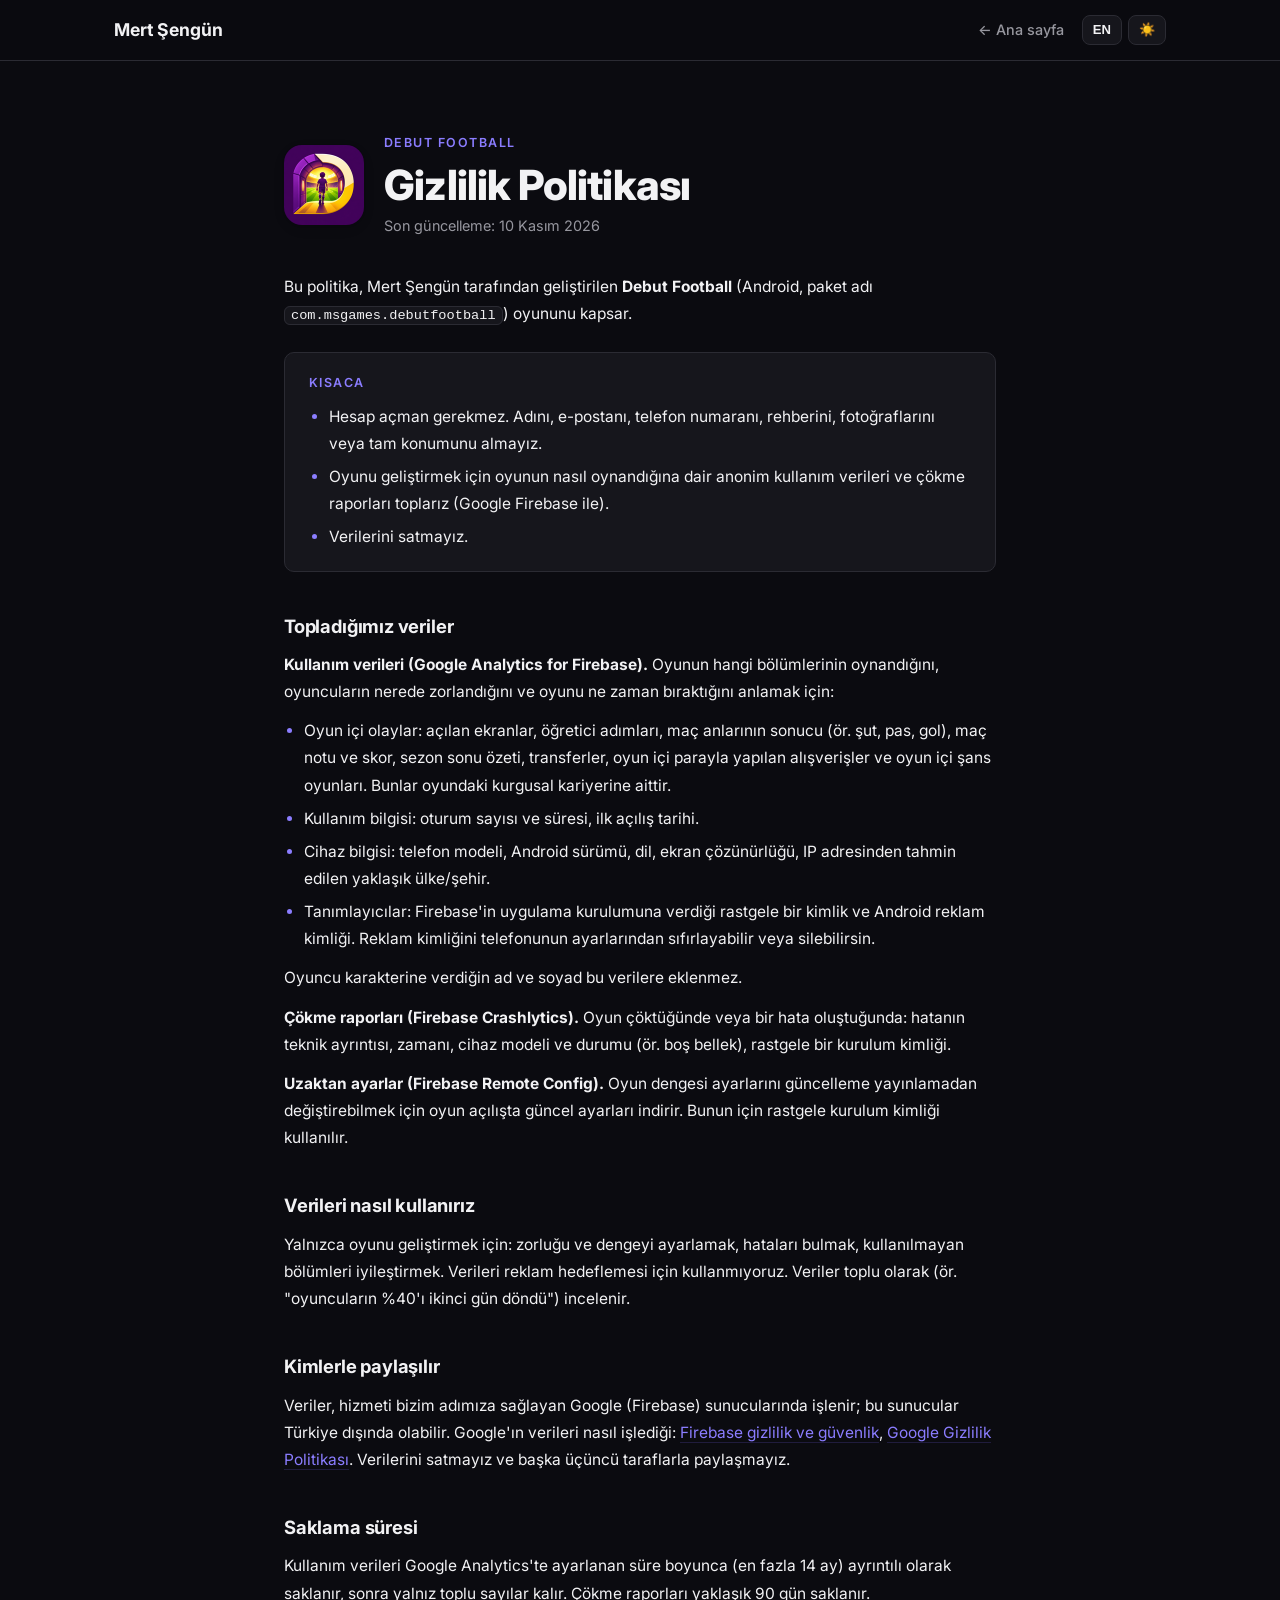
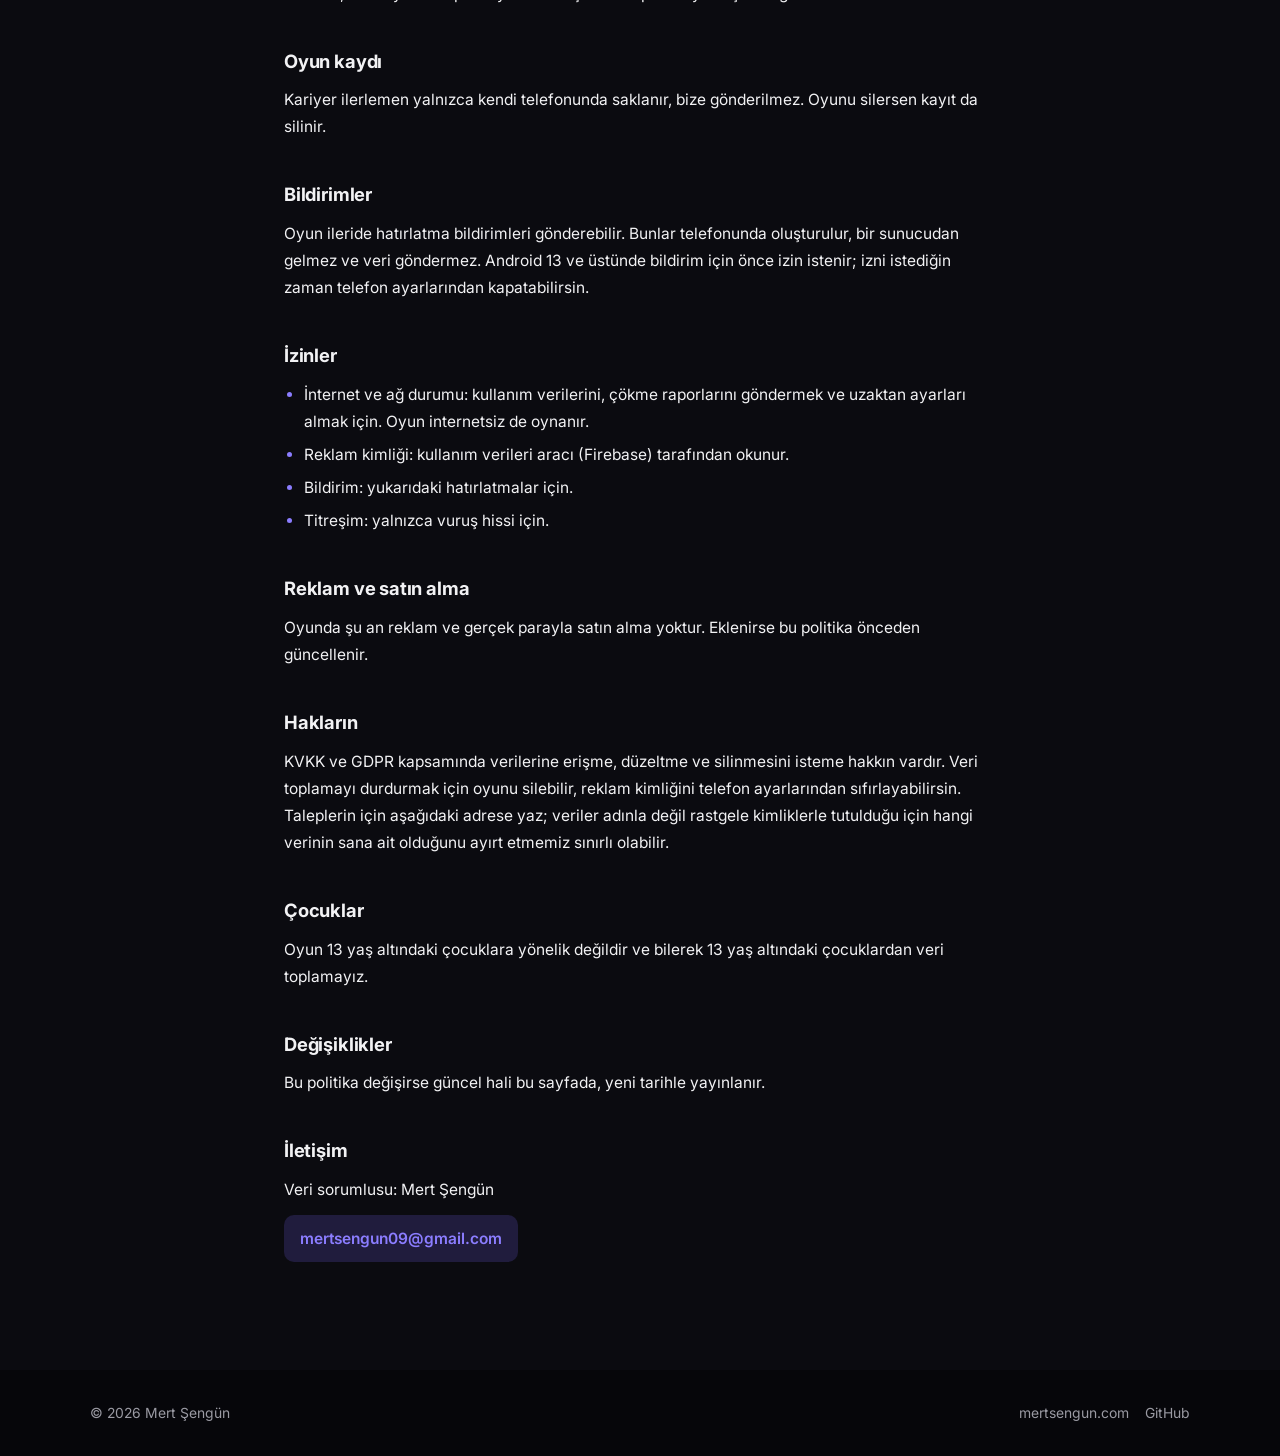
==== commit 1b2ee938: "Gizlilik: geliştirici ve veri sorumlusu Mert Şengün Co-Authored-By: Claude Opus 5.5 <noreply@anthrop" ====
--- a/debut/gizlilik/index.html
+++ b/debut/gizlilik/index.html
@@ -76,7 +76,7 @@
     </div>
   </header>
 
-  <p class="policy-lead">Bu politika, MSGames tarafından geliştirilen <strong>Debut Football</strong> (Android, paket adı <code>com.msgames.debutfootball</code>) oyununu kapsar.</p>
+  <p class="policy-lead">Bu politika, Mert Şengün tarafından geliştirilen <strong>Debut Football</strong> (Android, paket adı <code>com.msgames.debutfootball</code>) oyununu kapsar.</p>
 
   <section class="summary">
     <h2>Kısaca</h2>
@@ -135,6 +135,7 @@
   <p>Bu politika değişirse güncel hali bu sayfada, yeni tarihle yayınlanır.</p>
 
   <h2>İletişim</h2>
+  <p>Veri sorumlusu: Mert Şengün</p>
   <p class="contact-box"><!--email_off--><a href="mailto:mertsengun09@gmail.com">mertsengun09@gmail.com</a><!--/email_off--></p>
 </article>
 
@@ -148,7 +149,7 @@
     </div>
   </header>
 
-  <p class="policy-lead">This policy covers <strong>Debut Football</strong> (Android, package name <code>com.msgames.debutfootball</code>), developed by MSGames.</p>
+  <p class="policy-lead">This policy covers <strong>Debut Football</strong> (Android, package name <code>com.msgames.debutfootball</code>), developed by Mert Şengün.</p>
 
   <section class="summary">
     <h2>In short</h2>
@@ -207,6 +208,7 @@
   <p>If this policy changes, the updated version will be published on this page with a new date.</p>
 
   <h2>Contact</h2>
+  <p>Data controller: Mert Şengün</p>
   <p class="contact-box"><!--email_off--><a href="mailto:mertsengun09@gmail.com">mertsengun09@gmail.com</a><!--/email_off--></p>
 </article>
 </main>
